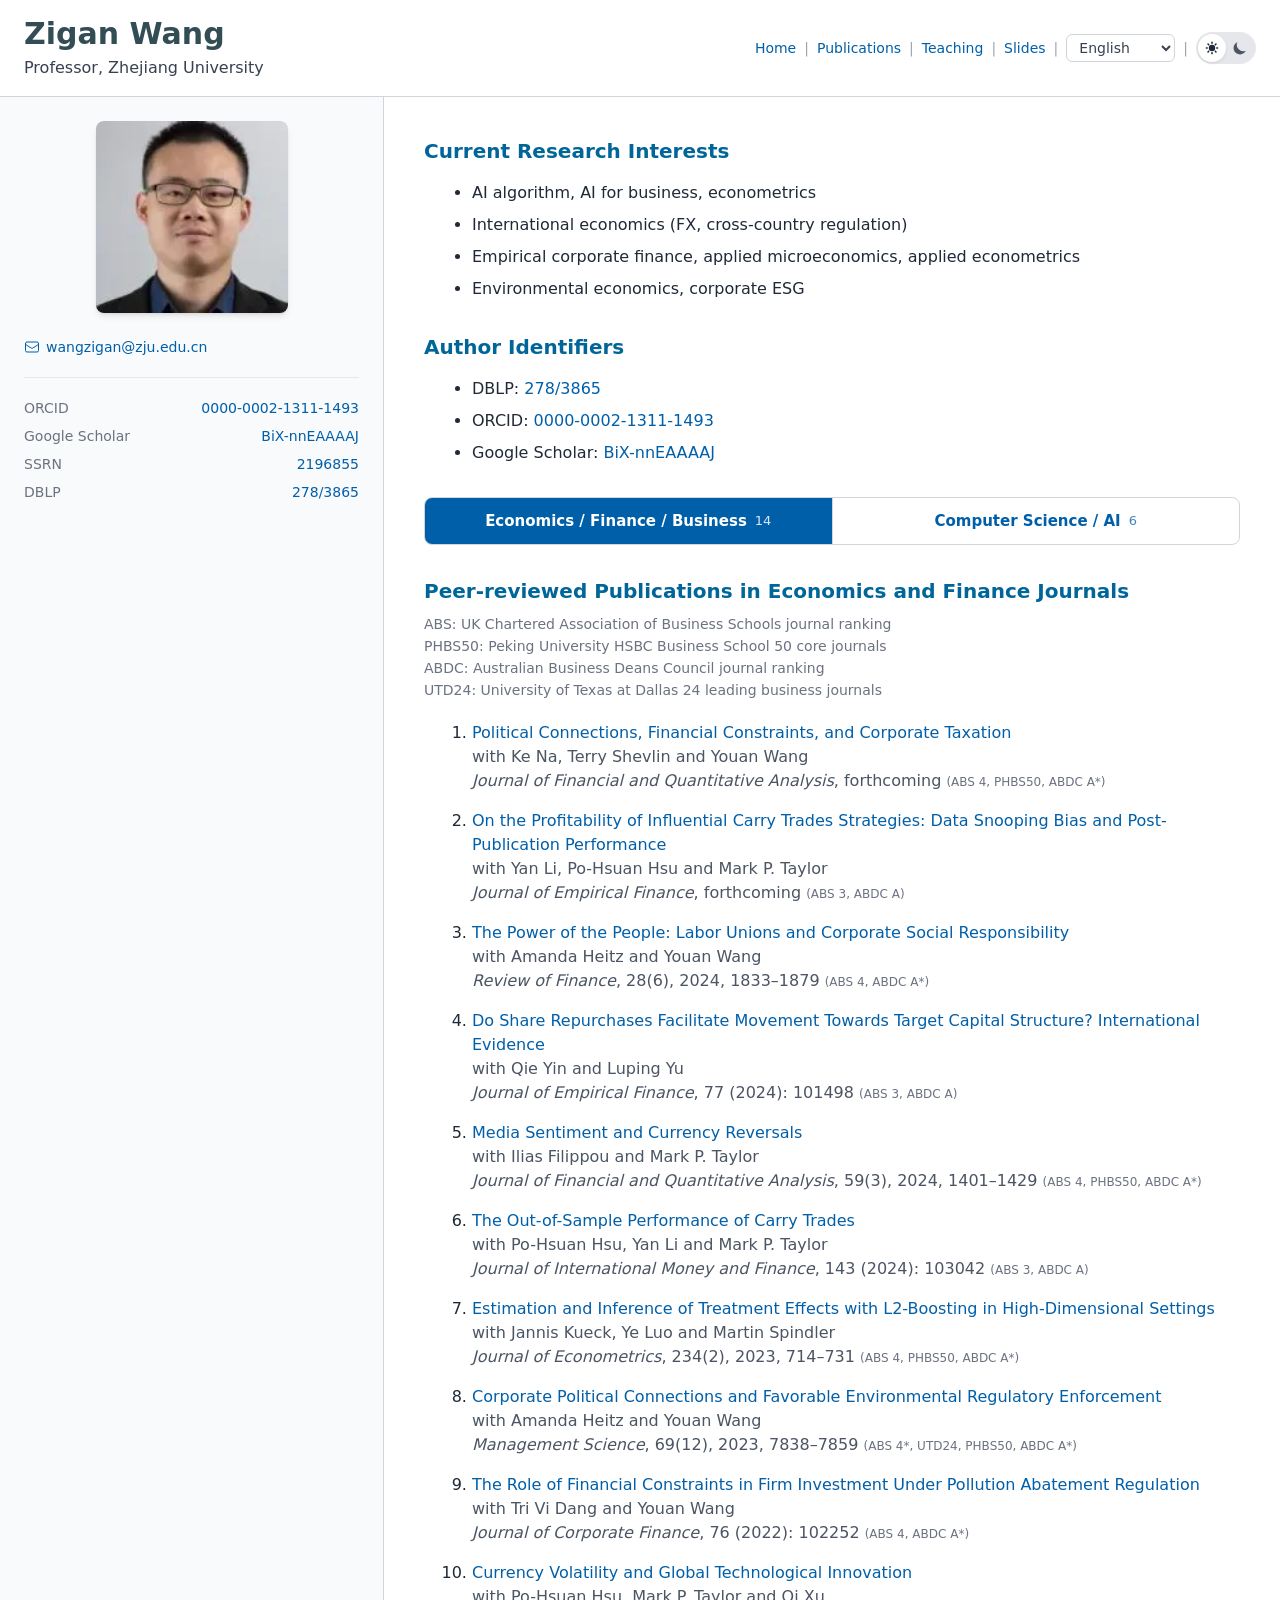
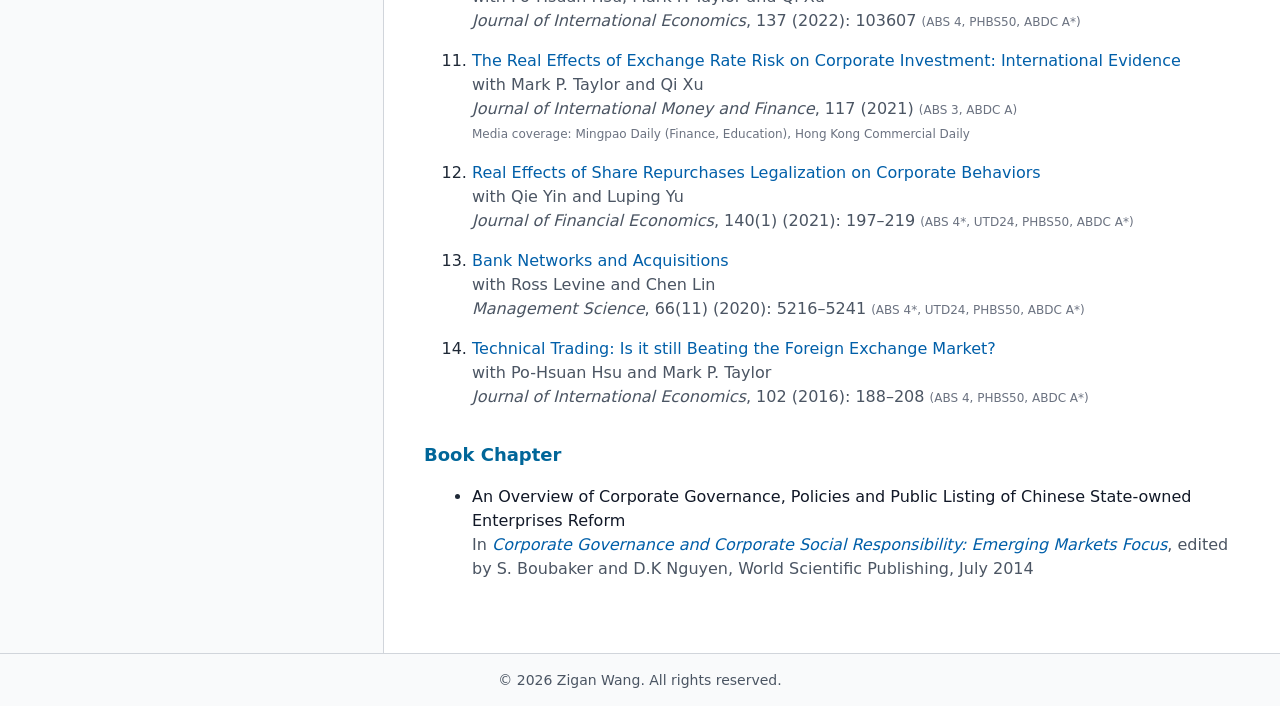
==== pub.html @ 23ab38aa "Tidy homepage layout; remove GitHub icon, research interests and Team page - Header: drop the GitHub" ====
<!doctype html>
<html lang="en-US">
<head>
  <meta charset="UTF-8" />
  <meta name="viewport" content="width=device-width, initial-scale=1.0" />
  <meta http-equiv="X-UA-Compatible" content="IE=edge" />
  <meta name="author" content="Zigan Wang" />
  <meta name="description" content="Academic publications by Zigan Wang in Economics, Finance, and Computer Science. Research on environmental economics, corporate finance, international economics, and machine learning applications." />
  <meta name="keywords" content="Zigan Wang publications, economics research, finance papers, machine learning, environmental economics, corporate finance, academic publications" />
  <meta name="robots" content="index, follow" />
  <meta name="language" content="en-US" />

  <link rel="canonical" href="https://wangzigan.com/pub.html" />
  <link rel="alternate" hreflang="en-US" href="https://wangzigan.com/pub.html" />
  <link rel="alternate" hreflang="zh-CN" href="https://wangzigan.com/pub.html" />
  <link rel="alternate" hreflang="zh-TW" href="https://wangzigan.com/pub.html" />
  <link rel="alternate" hreflang="ja-JP" href="https://wangzigan.com/pub.html" />
  <link rel="alternate" hreflang="ko-KR" href="https://wangzigan.com/pub.html" />
  <link rel="alternate" hreflang="x-default" href="https://wangzigan.com/pub.html" />

  <meta property="og:type" content="website" />
  <meta property="og:url" content="https://wangzigan.com/pub.html" />
  <meta property="og:title" content="Publications - Zigan Wang | Academic Research" />
  <meta property="og:description" content="Academic publications in Economics, Finance, and Computer Science. Research on environmental economics, corporate finance, and machine learning applications." />
  <meta property="og:image" content="https://wangzigan.com/assets/avatar.webp" />
  <meta property="og:site_name" content="Zigan Wang Academic Homepage" />

  <meta property="twitter:card" content="summary" />
  <meta property="twitter:url" content="https://wangzigan.com/pub.html" />
  <meta property="twitter:title" content="Publications - Zigan Wang | Academic Research" />
  <meta property="twitter:description" content="Academic publications in Economics, Finance, and Computer Science by Zigan Wang." />
  <meta property="twitter:image" content="https://wangzigan.com/assets/avatar.webp" />

  <title>Publications - Zigan Wang | Economics &amp; Finance Research Papers</title>

  <link rel="dns-prefetch" href="https://papers.ssrn.com" />
  <link rel="dns-prefetch" href="https://dx.doi.org" />
  <link rel="dns-prefetch" href="https://www.cambridge.org" />
  <link rel="dns-prefetch" href="https://www.sciencedirect.com" />
  <link rel="dns-prefetch" href="https://pubsonline.informs.org" />

  <link rel="icon" type="image/svg+xml" href="assets/favicon.svg" />

  <script type="application/ld+json">
  {
    "@context": "https://schema.org",
    "@type": "CollectionPage",
    "name": "Academic Publications by Zigan Wang",
    "description": "Collection of academic publications in Economics, Finance, and Computer Science",
    "url": "https://wangzigan.com/pub.html",
    "author": {
      "@type": "Person",
      "name": "Zigan Wang",
      "url": "https://wangzigan.com"
    },
    "mainEntity": {
      "@type": "ItemList",
      "itemListElement": [
        {
          "@type": "ScholarlyArticle",
          "position": 1,
          "name": "The Power of the People: Labor Unions and Corporate Social Responsibility",
          "author": ["Zigan Wang", "Amanda Heitz", "Youan Wang"],
          "datePublished": "2024",
          "isPartOf": { "@type": "Periodical", "name": "Review of Finance" }
        },
        {
          "@type": "ScholarlyArticle",
          "position": 2,
          "name": "Media Sentiment and Currency Reversals",
          "author": ["Zigan Wang", "Ilias Filippou", "Mark P. Taylor"],
          "datePublished": "2024",
          "isPartOf": { "@type": "Periodical", "name": "Journal of Financial and Quantitative Analysis" }
        },
        {
          "@type": "ScholarlyArticle",
          "position": 3,
          "name": "Corporate Political Connections and Favorable Environmental Regulatory Enforcement",
          "author": ["Zigan Wang", "Amanda Heitz", "Youan Wang"],
          "datePublished": "2023",
          "isPartOf": { "@type": "Periodical", "name": "Management Science" }
        }
      ]
    }
  }
  </script>

  <link rel="stylesheet" href="assets/styles.css?v=20260914b">
</head>

<body class="bg-gray-50 dark:bg-gray-900 text-gray-800 dark:text-gray-200 transition-colors duration-200 antialiased">
  <div class="max-w-7xl mx-auto bg-white dark:bg-gray-800 shadow-sm min-h-screen flex flex-col">
    <div id="header"></div>

    <div class="flex flex-col md:flex-row flex-grow">
      <div id="sidebar"></div>

      <main class="flex-1 min-w-0 p-6 md:p-8 lg:p-10 bg-white dark:bg-gray-800">

        <section class="mb-8">
          <h2 class="text-xl font-bold text-section dark:text-blue-400 mb-4" data-i18n="sections.current_interests">Current Research Interests</h2>
          <ul class="list-disc ml-6 space-y-2">
            <li>AI algorithm, AI for business, econometrics</li>
            <li>International economics (FX, cross-country regulation)</li>
            <li>Empirical corporate finance, applied microeconomics, applied econometrics</li>
            <li>Environmental economics, corporate ESG</li>
          </ul>
        </section>

        <section class="mb-8">
          <h2 class="text-xl font-bold text-section dark:text-blue-400 mb-4" data-i18n="sections.author_identifiers">Author Identifiers</h2>
          <ul class="list-disc ml-6 space-y-2">
            <li>DBLP: <a href="https://dblp.org/pid/278/3865.html" target="_blank" rel="noopener" class="text-primary dark:text-blue-400 hover:underline">278/3865</a></li>
            <li>ORCID: <a href="https://orcid.org/0000-0002-1311-1493" target="_blank" rel="noopener" class="text-primary dark:text-blue-400 hover:underline">0000-0002-1311-1493</a></li>
            <li>Google Scholar: <a href="https://scholar.google.com/citations?user=BiX-nnEAAAAJ" target="_blank" rel="noopener" class="text-primary dark:text-blue-400 hover:underline">BiX-nnEAAAAJ</a></li>
          </ul>
        </section>

        <!-- Field switch -->
        <div class="pub-switch" role="tablist" aria-label="Publication field">
          <button type="button" class="pub-switch-btn" role="tab" id="tab-econ" data-tab="econ" aria-controls="panel-econ" aria-selected="true">
            <span class="pub-switch-label" data-i18n="sections.pub_tab_econ">Economics / Finance / Business</span>
            <span class="pub-switch-count" aria-label="14 publications">14</span>
          </button>
          <button type="button" class="pub-switch-btn" role="tab" id="tab-cs" data-tab="cs" aria-controls="panel-cs" aria-selected="false" tabindex="-1">
            <span class="pub-switch-label" data-i18n="sections.pub_tab_cs">Computer Science / AI</span>
            <span class="pub-switch-count" aria-label="6 publications">6</span>
          </button>
        </div>

        <!-- ================= Economics / Finance / Business ================= -->
        <section class="pub-panel mb-8" role="tabpanel" id="panel-econ" aria-labelledby="tab-econ">
          <h2 class="text-xl font-bold text-section dark:text-blue-400 mb-2" data-i18n="sections.pub_econ">Peer-reviewed Publications in Economics and Finance Journals</h2>
          <ul class="pub-legend">
            <li>ABS: UK Chartered Association of Business Schools journal ranking</li>
            <li>PHBS50: Peking University HSBC Business School 50 core journals</li>
            <li>ABDC: Australian Business Deans Council journal ranking</li>
            <li>UTD24: University of Texas at Dallas 24 leading business journals</li>
          </ul>

          <ol class="pub-list list-decimal ml-6 space-y-4">
            <li>
              <a class="pub-title" href="https://papers.ssrn.com/sol3/papers.cfm?abstract_id=3893274" target="_blank" rel="noopener">Political Connections, Financial Constraints, and Corporate Taxation</a><br>
              <span class="text-gray-600 dark:text-gray-400">with Ke Na, Terry Shevlin and Youan Wang</span><br>
              <span class="text-gray-600 dark:text-gray-400"><em>Journal of Financial and Quantitative Analysis</em>, forthcoming</span>
              <span class="rank-note">(ABS 4, PHBS50, ABDC A*)</span>
            </li>
            <li>
              <a class="pub-title" href="https://www.sciencedirect.com/science/article/pii/S0927539825000623" target="_blank" rel="noopener">On the Profitability of Influential Carry Trades Strategies: Data Snooping Bias and Post-Publication Performance</a><br>
              <span class="text-gray-600 dark:text-gray-400">with Yan Li, Po-Hsuan Hsu and Mark P. Taylor</span><br>
              <span class="text-gray-600 dark:text-gray-400"><em>Journal of Empirical Finance</em>, forthcoming</span>
              <span class="rank-note">(ABS 3, ABDC A)</span>
            </li>
            <li>
              <a class="pub-title" href="https://academic.oup.com/rof/article-abstract/28/6/1833/7717974" target="_blank" rel="noopener">The Power of the People: Labor Unions and Corporate Social Responsibility</a><br>
              <span class="text-gray-600 dark:text-gray-400">with Amanda Heitz and Youan Wang</span><br>
              <span class="text-gray-600 dark:text-gray-400"><em>Review of Finance</em>, 28(6), 2024, 1833–1879</span>
              <span class="rank-note">(ABS 4, ABDC A*)</span>
            </li>
            <li>
              <a class="pub-title" href="https://www.sciencedirect.com/science/article/pii/S0927539824000331" target="_blank" rel="noopener">Do Share Repurchases Facilitate Movement Towards Target Capital Structure? International Evidence</a><br>
              <span class="text-gray-600 dark:text-gray-400">with Qie Yin and Luping Yu</span><br>
              <span class="text-gray-600 dark:text-gray-400"><em>Journal of Empirical Finance</em>, 77 (2024): 101498</span>
              <span class="rank-note">(ABS 3, ABDC A)</span>
            </li>
            <li>
              <a class="pub-title" href="https://www.cambridge.org/core/journals/journal-of-financial-and-quantitative-analysis/article/media-sentiment-and-currency-reversals/84CEB4F2EEE1521C3C694F547AC35A0B" target="_blank" rel="noopener">Media Sentiment and Currency Reversals</a><br>
              <span class="text-gray-600 dark:text-gray-400">with Ilias Filippou and Mark P. Taylor</span><br>
              <span class="text-gray-600 dark:text-gray-400"><em>Journal of Financial and Quantitative Analysis</em>, 59(3), 2024, 1401–1429</span>
              <span class="rank-note">(ABS 4, PHBS50, ABDC A*)</span>
            </li>
            <li>
              <a class="pub-title" href="https://www.sciencedirect.com/science/article/pii/S0261560624000299" target="_blank" rel="noopener">The Out-of-Sample Performance of Carry Trades</a><br>
              <span class="text-gray-600 dark:text-gray-400">with Po-Hsuan Hsu, Yan Li and Mark P. Taylor</span><br>
              <span class="text-gray-600 dark:text-gray-400"><em>Journal of International Money and Finance</em>, 143 (2024): 103042</span>
              <span class="rank-note">(ABS 3, ABDC A)</span>
            </li>
            <li>
              <a class="pub-title" href="https://www.sciencedirect.com/science/article/pii/S0304407622000471" target="_blank" rel="noopener">Estimation and Inference of Treatment Effects with L2-Boosting in High-Dimensional Settings</a><br>
              <span class="text-gray-600 dark:text-gray-400">with Jannis Kueck, Ye Luo and Martin Spindler</span><br>
              <span class="text-gray-600 dark:text-gray-400"><em>Journal of Econometrics</em>, 234(2), 2023, 714–731</span>
              <span class="rank-note">(ABS 4, PHBS50, ABDC A*)</span>
            </li>
            <li>
              <a class="pub-title" href="https://pubsonline.informs.org/doi/abs/10.1287/mnsc.2020.3931" target="_blank" rel="noopener">Corporate Political Connections and Favorable Environmental Regulatory Enforcement</a><br>
              <span class="text-gray-600 dark:text-gray-400">with Amanda Heitz and Youan Wang</span><br>
              <span class="text-gray-600 dark:text-gray-400"><em>Management Science</em>, 69(12), 2023, 7838–7859</span>
              <span class="rank-note">(ABS 4*, UTD24, PHBS50, ABDC A*)</span>
            </li>
            <li>
              <a class="pub-title" href="https://www.sciencedirect.com/science/article/pii/S0929119922000955" target="_blank" rel="noopener">The Role of Financial Constraints in Firm Investment Under Pollution Abatement Regulation</a><br>
              <span class="text-gray-600 dark:text-gray-400">with Tri Vi Dang and Youan Wang</span><br>
              <span class="text-gray-600 dark:text-gray-400"><em>Journal of Corporate Finance</em>, 76 (2022): 102252</span>
              <span class="rank-note">(ABS 4, ABDC A*)</span>
            </li>
            <li>
              <a class="pub-title" href="https://www.sciencedirect.com/science/article/pii/S0022199622000393" target="_blank" rel="noopener">Currency Volatility and Global Technological Innovation</a><br>
              <span class="text-gray-600 dark:text-gray-400">with Po-Hsuan Hsu, Mark P. Taylor and Qi Xu</span><br>
              <span class="text-gray-600 dark:text-gray-400"><em>Journal of International Economics</em>, 137 (2022): 103607</span>
              <span class="rank-note">(ABS 4, PHBS50, ABDC A*)</span>
            </li>
            <li>
              <a class="pub-title" href="https://www.sciencedirect.com/science/article/pii/S0261560621000838" target="_blank" rel="noopener">The Real Effects of Exchange Rate Risk on Corporate Investment: International Evidence</a><br>
              <span class="text-gray-600 dark:text-gray-400">with Mark P. Taylor and Qi Xu</span><br>
              <span class="text-gray-600 dark:text-gray-400"><em>Journal of International Money and Finance</em>, 117 (2021)</span>
              <span class="rank-note">(ABS 3, ABDC A)</span><br>
              <span class="rank-note">Media coverage: Mingpao Daily (Finance, Education), Hong Kong Commercial Daily</span>
            </li>
            <li>
              <a class="pub-title" href="https://www.sciencedirect.com/science/article/pii/S0304405X2030283X" target="_blank" rel="noopener">Real Effects of Share Repurchases Legalization on Corporate Behaviors</a><br>
              <span class="text-gray-600 dark:text-gray-400">with Qie Yin and Luping Yu</span><br>
              <span class="text-gray-600 dark:text-gray-400"><em>Journal of Financial Economics</em>, 140(1) (2021): 197–219</span>
              <span class="rank-note">(ABS 4*, UTD24, PHBS50, ABDC A*)</span>
            </li>
            <li>
              <a class="pub-title" href="https://pubsonline.informs.org/doi/abs/10.1287/mnsc.2019.3428" target="_blank" rel="noopener">Bank Networks and Acquisitions</a><br>
              <span class="text-gray-600 dark:text-gray-400">with Ross Levine and Chen Lin</span><br>
              <span class="text-gray-600 dark:text-gray-400"><em>Management Science</em>, 66(11) (2020): 5216–5241</span>
              <span class="rank-note">(ABS 4*, UTD24, PHBS50, ABDC A*)</span>
            </li>
            <li>
              <a class="pub-title" href="https://www.sciencedirect.com/science/article/pii/S0022199616300472" target="_blank" rel="noopener">Technical Trading: Is it still Beating the Foreign Exchange Market?</a><br>
              <span class="text-gray-600 dark:text-gray-400">with Po-Hsuan Hsu and Mark P. Taylor</span><br>
              <span class="text-gray-600 dark:text-gray-400"><em>Journal of International Economics</em>, 102 (2016): 188–208</span>
              <span class="rank-note">(ABS 4, PHBS50, ABDC A*)</span>
            </li>
          </ol>

          <h3 class="pub-subheading" data-i18n="sections.book">Book Chapter</h3>
          <ul class="list-disc ml-6">
            <li>
              <span class="pub-title-plain">An Overview of Corporate Governance, Policies and Public Listing of Chinese State-owned Enterprises Reform</span><br>
              <span class="text-gray-600 dark:text-gray-400">In <a href="https://books.google.com/books?hl=zh-CN&amp;lr=&amp;id=5qK6CgAAQBAJ&amp;oi=fnd&amp;pg=PR5&amp;dq=Corporate+Governance+and+Corporate+Social+Responsibility:+Emerging+Markets+Focus&amp;ots=09POFNr84k&amp;sig=HbCINjv-RoSweZUVtbRkUwNxxZQ" target="_blank" rel="noopener" class="text-primary dark:text-blue-400 hover:underline"><em>Corporate Governance and Corporate Social Responsibility: Emerging Markets Focus</em></a>, edited by S. Boubaker and D.K Nguyen, World Scientific Publishing, July 2014</span>
            </li>
          </ul>
        </section>

        <!-- ================= Computer Science / AI ================= -->
        <section class="pub-panel mb-8" role="tabpanel" id="panel-cs" aria-labelledby="tab-cs" hidden>
          <h2 class="text-xl font-bold text-section dark:text-blue-400 mb-2" data-i18n="sections.pub_cs">Peer-reviewed Publications in Computer Science Conferences</h2>
          <ul class="pub-legend">
            <li>CCF: China Computer Federation</li>
            <li>I-CORE: International Computing Research &amp; Education</li>
            <li>TH-CPL: Tsinghua Conference &amp; Journal Publication List</li>
            <li>* Corresponding author and project leader</li>
          </ul>

          <ol class="pub-list list-decimal ml-6 space-y-4">
            <li>
              <a class="pub-title" href="https://icml.cc/virtual/2026/poster/64591" target="_blank" rel="noopener">VideoTrace-R1: Long Video-based Retrieval-Augmented Generation via Reinforcement Learning</a><br>
              <span class="pub-authors text-gray-600 dark:text-gray-400">Zongsheng Cao, Anran Liu, Jun Xie, Feng Chen, Lang Chen, Jing Li, Zhepeng Wang, <strong>Zigan Wang</strong>*</span><br>
              <span class="text-gray-600 dark:text-gray-400"><em>ICML 2026</em></span>
              <span class="rank-note">(CCF-A, I-CORE-A*, TH-CPL-A)</span>
            </li>
            <li>
              <span class="pub-title-plain">Spectral Modeling of Periodic Phenomena in Scientific Data via Fourier–Galerkin Representation</span><br>
              <span class="pub-authors text-gray-600 dark:text-gray-400">Isabella Li, <strong>Zigan Wang</strong>*</span><br>
              <span class="text-gray-600 dark:text-gray-400"><em>WSDM 2026</em></span>
              <span class="rank-note">(CCF-B, I-CORE-A, TH-CPL-A)</span>
            </li>
            <li>
              <a class="pub-title" href="https://arxiv.org/abs/2511.00628" target="_blank" rel="noopener">AgentGit: A Version Control Framework for Reliable and Scalable LLM-Powered Multi-Agent Systems</a><br>
              <span class="pub-authors text-gray-600 dark:text-gray-400">Yang Li, Siqi Ping, Xiyu Chen, Xiaojian Qi, <strong>Zigan Wang</strong>, Ye Luo, Xiaowei Zhang*</span><br>
              <span class="text-gray-600 dark:text-gray-400"><em>AAAI 2026</em> Workshop (WMAC)</span>
              <span class="rank-note">(CCF-A, I-CORE-A*, TH-CPL-A)</span>
            </li>
            <li>
              <a class="pub-title" href="https://openreview.net/forum?id=qUjePavW48&amp;noteId=u4lKbPPTfh" target="_blank" rel="noopener">ViG-RAG: Video-aware Graph Retrieval-Augmented Generation via Temporal and Semantic Hybrid Reasoning</a><br>
              <span class="pub-authors text-gray-600 dark:text-gray-400">Zongsheng Cao, Anran Liu, Yangfan He, Jing Li, Bo Zhang, <strong>Zigan Wang</strong>*</span><br>
              <span class="text-gray-600 dark:text-gray-400"><em>AAAI 2026</em></span>
              <span class="rank-note">(CCF-A, I-CORE-A*, TH-CPL-A)</span>
            </li>
            <li>
              <a class="pub-title" href="https://openaccess.thecvf.com/content/CVPR2024W/SAIAD/html/Li_AdvDenoise_Fast_Generation_Framework_of_Universal_and_Robust_Adversarial_Patches_CVPRW_2024_paper.html" target="_blank" rel="noopener">AdvDenoise: Fast Generation Framework of Universal and Robust Adversarial Patches Using Denoise</a><br>
              <span class="pub-authors text-gray-600 dark:text-gray-400">Jing Li, <strong>Zigan Wang</strong>, Jinliang Li*</span><br>
              <span class="text-gray-600 dark:text-gray-400"><em>CVPR 2024</em> Workshop</span>
              <span class="rank-note">(CCF-A, I-CORE-A*, TH-CPL-A)</span>
            </li>
            <li>
              <a class="pub-title" href="https://doi.org/10.1145/3637528.3671997" target="_blank" rel="noopener">DiffusionE: Reasoning on Knowledge Graphs via Diffusion-Based Graph Neural Networks</a><br>
              <span class="pub-authors text-gray-600 dark:text-gray-400">Zongsheng Cao, Jing Li, <strong>Zigan Wang</strong>*, Jinliang Li*</span><br>
              <span class="text-gray-600 dark:text-gray-400"><em>KDD 2024</em></span>
              <span class="rank-note">(CCF-A, I-CORE-A*, TH-CPL-A)</span>
            </li>
          </ol>
        </section>

      </main>
    </div>

    <div id="footer"></div>
  </div>

  <div id="back-to-top"></div>
  <script src="main.js?v=20260914b"></script>
  <script>
    // Publications field switch: two buttons, deep-linkable via #econ / #cs
    (function () {
      var tabs = Array.prototype.slice.call(document.querySelectorAll('.pub-switch-btn'));
      if (!tabs.length) return;
      function panelOf(tab) { return document.getElementById(tab.getAttribute('aria-controls')); }

      function select(key, moveFocus, writeHash) {
        tabs.forEach(function (tab) {
          var on = tab.getAttribute('data-tab') === key;
          tab.setAttribute('aria-selected', on ? 'true' : 'false');
          tab.tabIndex = on ? 0 : -1;
          panelOf(tab).hidden = !on;
          if (on && moveFocus) tab.focus();
        });
        if (writeHash && window.history && history.replaceState) history.replaceState(null, '', '#' + key);
      }

      tabs.forEach(function (tab, i) {
        var count = panelOf(tab).querySelectorAll('.pub-list > li').length;
        var badge = tab.querySelector('.pub-switch-count');
        if (badge && count) badge.textContent = count;

        tab.addEventListener('click', function () { select(tab.getAttribute('data-tab'), false, true); });
        tab.addEventListener('keydown', function (e) {
          var step;
          if (e.key === 'ArrowRight' || e.key === 'ArrowDown') step = 1;
          else if (e.key === 'ArrowLeft' || e.key === 'ArrowUp') step = -1;
          else if (e.key === 'Home') step = -i;
          else if (e.key === 'End') step = tabs.length - 1 - i;
          else return;
          e.preventDefault();
          if (document.documentElement.dir === 'rtl' && (e.key === 'ArrowRight' || e.key === 'ArrowLeft')) step = -step;
          var next = tabs[(i + step + tabs.length) % tabs.length];
          select(next.getAttribute('data-tab'), true, true);
        });
      });

      function fromHash() {
        var key = location.hash.replace('#', '');
        var known = tabs.some(function (t) { return t.getAttribute('data-tab') === key; });
        select(known ? key : tabs[0].getAttribute('data-tab'), false, false);
      }
      window.addEventListener('hashchange', fromHash);
      fromHash();
      // Enable button transitions only after the initial state is painted
      requestAnimationFrame(function () { requestAnimationFrame(function () { document.querySelector('.pub-switch').classList.add('is-ready'); }); });
    })();
  </script>
</body>
</html>
---- assets/styles.css ----
/* =========================================================================
   Hand-written stylesheet (replaces Tailwind CDN).
   Only rules used by this site are included; see CLAUDE.md for rationale.
   ========================================================================= */

:root {
  --color-primary: #005fa9;
  --color-primary-dark: #334d55;
  --color-section: #006699;

  --color-white: #ffffff;
  --color-gray-50: #f9fafb;
  --color-gray-100: #f3f4f6;
  --color-gray-200: #e5e7eb;
  --color-gray-300: #d1d5db;
  --color-gray-400: #9ca3af;
  --color-gray-500: #6b7280;
  --color-gray-600: #4b5563;
  --color-gray-700: #374151;
  --color-gray-800: #1f2937;
  --color-gray-900: #111827;

  --color-blue-400: #60a5fa;
  --color-blue-500: #3b82f6;
  --color-blue-600: #2563eb;
  --color-blue-700: #1d4ed8;

  --color-red-50: #fef2f2;
  --color-red-100: #fee2e2;
  --color-red-400: #f87171;
  --color-red-600: #dc2626;
  --color-red-800: #991b1b;
  --color-red-900: #7f1d1d;
}

/* ---------- Reset ---------- */
*, *::before, *::after { box-sizing: border-box; }
html, body { margin: 0; padding: 0; }
body {
  font-family: ui-sans-serif, system-ui, -apple-system, BlinkMacSystemFont,
    "Segoe UI", Roboto, "Helvetica Neue", Arial, "Noto Sans", sans-serif;
  font-size: 1rem;
  line-height: 1.5;
  -webkit-font-smoothing: antialiased;
  -moz-osx-font-smoothing: grayscale;
}
h1, h2, h3, h4, h5, h6, p, ul, ol, figure { margin: 0; }
ul, ol { padding-left: 0; list-style: none; }
a { color: inherit; text-decoration: none; }
button { font: inherit; color: inherit; background: none; border: 0; cursor: pointer; padding: 0; }
img, svg { display: block; max-width: 100%; }
select {
  font: inherit; color: inherit; background: var(--color-white);
  border: 1px solid var(--color-gray-300); border-radius: 0.375rem;
  padding: 0.25rem 0.5rem;
}

.antialiased { -webkit-font-smoothing: antialiased; -moz-osx-font-smoothing: grayscale; }

/* ---------- Layout ---------- */
.flex { display: flex; }
.inline-flex { display: inline-flex; }
.block { display: block; }
.hidden { display: none; }
.grid { display: grid; }
.flex-col { flex-direction: column; }
.flex-wrap { flex-wrap: wrap; }
.flex-1 { flex: 1 1 0%; }
.flex-grow { flex-grow: 1; }
.items-center { align-items: center; }
.justify-between { justify-content: space-between; }
.justify-center { justify-content: center; }
.gap-1 { gap: 0.25rem; }
.gap-2 { gap: 0.5rem; }
.gap-4 { gap: 1rem; }
.relative { position: relative; }
.absolute { position: absolute; }
.fixed { position: fixed; }
.top-1\.5 { top: 0.375rem; }
.bottom-8 { bottom: 2rem; }
.right-8 { right: 2rem; }
.-left-\[9px\] { left: -9px; }
.z-50 { z-index: 50; }
.mx-auto { margin-left: auto; margin-right: auto; }
.mt-auto { margin-top: auto; }

.max-w-4xl { max-width: 56rem; }
.max-w-7xl { max-width: 80rem; }
.min-h-screen { min-height: 100vh; }
.min-w-0 { min-width: 0; }
.w-3 { width: 0.75rem; }
.w-4 { width: 1rem; }
.w-5 { width: 1.25rem; }
.w-8 { width: 2rem; }
.w-48 { width: 12rem; }
.w-full { width: 100%; }
.h-3 { height: 0.75rem; }
.h-4 { height: 1rem; }
.h-5 { height: 1.25rem; }
.h-8 { height: 2rem; }
.h-48 { height: 12rem; }

/* ---------- Spacing ---------- */
.p-0\.5 { padding: 0.125rem; }
.p-1\.5 { padding: 0.375rem; }
.p-3 { padding: 0.75rem; }
.p-4 { padding: 1rem; }
.p-6 { padding: 1.5rem; }
.px-2 { padding-left: 0.5rem; padding-right: 0.5rem; }
.px-3 { padding-left: 0.75rem; padding-right: 0.75rem; }
.px-6 { padding-left: 1.5rem; padding-right: 1.5rem; }
.py-1 { padding-top: 0.25rem; padding-bottom: 0.25rem; }
.py-1\.5 { padding-top: 0.375rem; padding-bottom: 0.375rem; }
.py-4 { padding-top: 1rem; padding-bottom: 1rem; }
.py-8 { padding-top: 2rem; padding-bottom: 2rem; }
.py-12 { padding-top: 3rem; padding-bottom: 3rem; }
.pb-4 { padding-bottom: 1rem; }
.pl-5 { padding-left: 1.25rem; }
.pl-6 { padding-left: 1.5rem; }
.pl-8 { padding-left: 2rem; }

.mb-1 { margin-bottom: 0.25rem; }
.mb-2 { margin-bottom: 0.5rem; }
.mb-3 { margin-bottom: 0.75rem; }
.mb-4 { margin-bottom: 1rem; }
.mb-6 { margin-bottom: 1.5rem; }
.mb-8 { margin-bottom: 2rem; }
.mb-10 { margin-bottom: 2.5rem; }
.mt-1 { margin-top: 0.25rem; }
.mt-2 { margin-top: 0.5rem; }
.mt-4 { margin-top: 1rem; }
.mt-6 { margin-top: 1.5rem; }
.mr-1\.5 { margin-right: 0.375rem; }
.ml-3 { margin-left: 0.75rem; }
.ml-6 { margin-left: 1.5rem; }

.space-y-1 > * + * { margin-top: 0.25rem; }
.space-y-2 > * + * { margin-top: 0.5rem; }
.space-y-3 > * + * { margin-top: 0.75rem; }
.space-y-4 > * + * { margin-top: 1rem; }
.space-y-8 > * + * { margin-top: 2rem; }
.space-y-10 > * + * { margin-top: 2.5rem; }

/* ---------- Typography ---------- */
.text-xs   { font-size: 0.75rem;  line-height: 1rem; }
.text-sm   { font-size: 0.875rem; line-height: 1.25rem; }
.text-base { font-size: 1rem;     line-height: 1.5rem; }
.text-lg   { font-size: 1.125rem; line-height: 1.75rem; }
.text-xl   { font-size: 1.25rem;  line-height: 1.75rem; }
.text-2xl  { font-size: 1.5rem;   line-height: 2rem; }
.text-3xl  { font-size: 1.875rem; line-height: 2.25rem; }
.font-medium   { font-weight: 500; }
.font-semibold { font-weight: 600; }
.font-bold     { font-weight: 700; }
.leading-relaxed { line-height: 1.625; }
.text-center { text-align: center; }
.text-justify { text-align: justify; }
.truncate { overflow: hidden; text-overflow: ellipsis; white-space: nowrap; }
.hover\:underline:hover { text-decoration: underline; }

/* ---------- Colors: text ---------- */
.text-white { color: var(--color-white); }
.text-gray-400 { color: var(--color-gray-400); }
.text-gray-500 { color: var(--color-gray-500); }
.text-gray-600 { color: var(--color-gray-600); }
.text-gray-700 { color: var(--color-gray-700); }
.text-gray-800 { color: var(--color-gray-800); }
.text-gray-900 { color: var(--color-gray-900); }
.text-blue-600 { color: var(--color-blue-600); }
.text-red-600  { color: var(--color-red-600); }
.text-primary { color: var(--color-primary); }
.text-primary-dark { color: var(--color-primary-dark); }
.text-section { color: var(--color-section); }

/* ---------- Colors: background ---------- */
.bg-white    { background-color: var(--color-white); }
.bg-gray-50  { background-color: var(--color-gray-50); }
.bg-gray-200 { background-color: var(--color-gray-200); }
.bg-primary  { background-color: var(--color-primary); }
.bg-red-50   { background-color: var(--color-red-50); }
.bg-primary\/10 { background-color: rgb(0 95 169 / 0.1); }

/* ---------- Colors: border ---------- */
.border-white     { border-color: var(--color-white); }
.border-gray-100  { border-color: var(--color-gray-100); }
.border-gray-200  { border-color: var(--color-gray-200); }
.border-gray-300  { border-color: var(--color-gray-300); }
.border-red-100   { border-color: var(--color-red-100); }

/* ---------- Borders / radius / shadow ---------- */
/* .border / .border-b / .border-t / .border-l-2 set only width+style.
   Color comes from the companion .border-gray-* / .dark:border-* classes. */
.border   { border-width: 1px; border-style: solid; }
.border-2 { border-width: 2px; border-style: solid; }
.border-b { border-bottom-width: 1px; border-bottom-style: solid; }
.border-t { border-top-width: 1px; border-top-style: solid; }
.border-l-2 { border-left-width: 2px; border-left-style: solid; }
.border-dashed { border-style: dashed; }

.rounded-full { border-radius: 9999px; }
.rounded-md   { border-radius: 0.375rem; }
.rounded-lg   { border-radius: 0.5rem; }

.shadow-sm { box-shadow: 0 1px 2px 0 rgb(0 0 0 / 0.05); }
.shadow-md { box-shadow: 0 4px 6px -1px rgb(0 0 0 / 0.1), 0 2px 4px -2px rgb(0 0 0 / 0.1); }
.shadow-lg { box-shadow: 0 10px 15px -3px rgb(0 0 0 / 0.1), 0 4px 6px -4px rgb(0 0 0 / 0.1); }

/* ---------- Effects ---------- */
.opacity-25 { opacity: 0.25; }
.opacity-75 { opacity: 0.75; }
.object-cover { object-fit: cover; }
.transition-colors { transition-property: color, background-color, border-color, fill, stroke; transition-duration: 150ms; transition-timing-function: cubic-bezier(0.4,0,0.2,1); }
.transition-all    { transition-property: all; transition-duration: 150ms; transition-timing-function: cubic-bezier(0.4,0,0.2,1); }
.duration-200 { transition-duration: 200ms; }
.duration-300 { transition-duration: 300ms; }

.hover\:scale-105:hover { transform: scale(1.05); }
.hover\:scale-110:hover { transform: scale(1.10); }
.hover\:shadow-sm:hover { box-shadow: 0 1px 2px 0 rgb(0 0 0 / 0.05); }
.hover\:shadow-lg:hover { box-shadow: 0 10px 15px -3px rgb(0 0 0 / 0.1), 0 4px 6px -4px rgb(0 0 0 / 0.1); }
.hover\:bg-primary-dark:hover { background-color: var(--color-primary-dark); }
.hover\:bg-primary\/20:hover  { background-color: rgb(0 95 169 / 0.2); }
.hover\:bg-red-100:hover      { background-color: var(--color-red-100); }
.hover\:border-primary:hover  { border-color: var(--color-primary); }
.hover\:text-gray-900:hover   { color: var(--color-gray-900); }

.focus\:outline-none:focus   { outline: 2px solid transparent; outline-offset: 2px; }
.focus\:ring-2:focus         { box-shadow: 0 0 0 2px var(--color-primary); }
.focus\:ring-primary:focus   { box-shadow: 0 0 0 2px var(--color-primary); }
.focus\:border-transparent:focus { border-color: transparent; }

/* ---------- Lists ---------- */
.list-disc    { list-style-type: disc; padding-left: 1.5rem; }
.list-decimal { list-style-type: decimal; padding-left: 1.5rem; }

/* ---------- Animations ---------- */
@keyframes spin { to { transform: rotate(360deg); } }
.animate-spin { animation: spin 1s linear infinite; }

/* ---------- Group hover ---------- */
.group:hover .group-hover\:text-primary { color: var(--color-primary); }

/* =========================================================================
   Responsive: md (>=768px), lg (>=1024px)
   ========================================================================= */
@media (min-width: 768px) {
  .md\:flex-row { flex-direction: row; }
  .md\:items-center { align-items: center; }
  .md\:justify-between { justify-content: space-between; }
  .md\:p-8 { padding: 2rem; }
  .md\:pl-10 { padding-left: 2.5rem; }
  .md\:ml-4 { margin-left: 1rem; }
  .md\:w-80 { width: 20rem; }
  .md\:border-r { border-right-width: 1px; border-right-style: solid; }
}
@media (min-width: 1024px) {
  .lg\:p-10 { padding: 2.5rem; }
  .lg\:w-96 { width: 24rem; }
}

/* =========================================================================
   Dark mode (activated when [data-theme="dark"] is set on <html>)
   ========================================================================= */
[data-theme="dark"] { color-scheme: dark; }

[data-theme="dark"] .dark\:bg-gray-600 { background-color: var(--color-gray-600); }
[data-theme="dark"] .dark\:bg-gray-700 { background-color: var(--color-gray-700); }
[data-theme="dark"] .dark\:bg-gray-800 { background-color: var(--color-gray-800); }
[data-theme="dark"] .dark\:bg-gray-900 { background-color: var(--color-gray-900); }
[data-theme="dark"] .dark\:bg-blue-400\/10 { background-color: rgb(96 165 250 / 0.1); }
[data-theme="dark"] .dark\:bg-blue-500     { background-color: var(--color-blue-500); }
[data-theme="dark"] .dark\:bg-blue-600     { background-color: var(--color-blue-600); }
[data-theme="dark"] .dark\:bg-red-400\/10  { background-color: rgb(248 113 113 / 0.1); }
[data-theme="dark"] .dark\:bg-red-900\/20  { background-color: rgb(127 29 29 / 0.2); }

[data-theme="dark"] .dark\:border-gray-600 { border-color: var(--color-gray-600); }
[data-theme="dark"] .dark\:border-gray-700 { border-color: var(--color-gray-700); }
[data-theme="dark"] .dark\:border-gray-800 { border-color: var(--color-gray-800); }
[data-theme="dark"] .dark\:border-red-800  { border-color: var(--color-red-800); }

[data-theme="dark"] .dark\:text-blue-400 { color: var(--color-blue-400); }
[data-theme="dark"] .dark\:text-gray-100 { color: var(--color-gray-100); }
[data-theme="dark"] .dark\:text-gray-200 { color: var(--color-gray-200); }
[data-theme="dark"] .dark\:text-gray-300 { color: var(--color-gray-300); }
[data-theme="dark"] .dark\:text-gray-400 { color: var(--color-gray-400); }
[data-theme="dark"] .dark\:text-red-400  { color: var(--color-red-400); }

[data-theme="dark"] .dark\:focus\:ring-blue-400:focus { box-shadow: 0 0 0 2px var(--color-blue-400); }

[data-theme="dark"] .dark\:hover\:bg-blue-400\/20:hover { background-color: rgb(96 165 250 / 0.2); }
[data-theme="dark"] .dark\:hover\:bg-blue-700:hover     { background-color: var(--color-blue-700); }
[data-theme="dark"] .dark\:hover\:bg-red-400\/20:hover  { background-color: rgb(248 113 113 / 0.2); }
[data-theme="dark"] .dark\:hover\:border-blue-400:hover { border-color: var(--color-blue-400); }
[data-theme="dark"] .dark\:hover\:text-gray-100:hover   { color: var(--color-gray-100); }
[data-theme="dark"] .dark\:hover\:text-gray-200:hover   { color: var(--color-gray-200); }

[data-theme="dark"] .group:hover .dark\:group-hover\:text-blue-400 { color: var(--color-blue-400); }

/* =========================================================================
   Component classes (previously defined via Tailwind @apply on pub.html)
   ========================================================================= */
.section-gap { margin-bottom: 2.5rem; }
.section-title {
  font-size: 1.25rem; line-height: 1.75rem; font-weight: 700;
  color: var(--color-section); margin-bottom: 0.5rem;
}
[data-theme="dark"] .section-title { color: var(--color-blue-400); }
.section-subtitle {
  font-size: 0.875rem; line-height: 1.25rem;
  color: var(--color-gray-600); margin-bottom: 1rem;
}
[data-theme="dark"] .section-subtitle { color: var(--color-gray-400); }

.meta-list {
  font-size: 0.75rem; line-height: 1rem;
  color: var(--color-gray-500);
}
.meta-list > * + * { margin-top: 0.25rem; }
[data-theme="dark"] .meta-list { color: var(--color-gray-400); }

.pub-ol { list-style-type: decimal; padding-left: 1.5rem; }
.pub-ol > * + * { margin-top: 1rem; }
.pub-li { font-size: 0.875rem; line-height: 1.625; }
.pub-link {
  color: var(--color-primary); font-weight: 600;
}
.pub-link:hover { text-decoration: underline; }
[data-theme="dark"] .pub-link { color: var(--color-blue-400); }

.rank-note { font-size: 0.75rem; line-height: 1rem; color: var(--color-gray-500); }
[data-theme="dark"] .rank-note { color: var(--color-gray-400); }

/* =========================================================================
   Theme toggle (preserved from original)
   ========================================================================= */
.theme-toggle button.active {
  background-color: var(--color-white);
  color: var(--color-gray-800);
  box-shadow: 0 1px 3px 0 rgba(0, 0, 0, 0.1);
}
[data-theme="dark"] .theme-toggle button.active {
  background-color: var(--color-gray-800);
  color: var(--color-white);
  box-shadow: 0 1px 3px 0 rgba(0, 0, 0, 0.3);
}

/* ---------- RTL ---------- */
[dir="rtl"] {
  font-family: 'Arial Unicode MS', 'Tahoma', -apple-system, BlinkMacSystemFont, 'Segoe UI', sans-serif;
}

/* ---------- Scrollbar (used on slides page) ---------- */
::-webkit-scrollbar { width: 8px; height: 8px; }
::-webkit-scrollbar-track { background: transparent; }
::-webkit-scrollbar-thumb { background: #cbd5e1; border-radius: 4px; }
::-webkit-scrollbar-thumb:hover { background: #94a3b8; }
[data-theme="dark"] ::-webkit-scrollbar-thumb { background: #475569; }

/* ---------- Print ---------- */
@media print {
  nav button,
  nav select,
  #backToTop,
  footer { display: none !important; }
}

/* =========================================================================
   Publications page (pub.html): field switch and entries.
   Typography follows the homepage sections.
   ========================================================================= */
.pub-switch {
  display: flex; gap: 0; margin: 0.5rem 0 2rem;
  border: 1px solid var(--color-gray-300); border-radius: 0.5rem; overflow: hidden;
  background: var(--color-white);
}
.pub-switch-btn {
  flex: 1 1 0; min-width: 0; display: inline-flex; align-items: center; justify-content: center; gap: 0.5rem;
  padding: 0.75rem 1rem; color: var(--color-primary);
  font-size: 0.9375rem; line-height: 1.375rem; font-weight: 600; text-align: center;
  transition: background-color 150ms, color 150ms;
}
.pub-switch:not(.is-ready) .pub-switch-btn { transition: none; }
.pub-switch-btn + .pub-switch-btn { border-inline-start: 1px solid var(--color-gray-300); }
.pub-switch-btn:hover { background: rgb(0 95 169 / 0.06); }
.pub-switch-btn:focus-visible { outline: 2px solid var(--color-primary); outline-offset: -3px; }
.pub-switch-btn[aria-selected="true"] { background: var(--color-primary); color: var(--color-white); }
.pub-switch-btn[aria-selected="true"]:hover { background: var(--color-primary); }
.pub-switch-count { font-weight: 500; font-size: 0.8125rem; opacity: 0.75; font-variant-numeric: tabular-nums; }
.pub-switch-btn[aria-selected="true"] .pub-switch-count { opacity: 0.85; }
@media (max-width: 480px) {
  .pub-switch { flex-direction: column; }
  .pub-switch-btn + .pub-switch-btn { border-inline-start: 0; border-top: 1px solid var(--color-gray-300); }
}
[data-theme="dark"] .pub-switch { border-color: var(--color-gray-600); background: var(--color-gray-800); }
[data-theme="dark"] .pub-switch-btn { color: var(--color-blue-400); }
[data-theme="dark"] .pub-switch-btn + .pub-switch-btn { border-color: var(--color-gray-600); }
[data-theme="dark"] .pub-switch-btn:hover { background: rgb(96 165 250 / 0.1); }
[data-theme="dark"] .pub-switch-btn:focus-visible { outline-color: var(--color-blue-400); }
[data-theme="dark"] .pub-switch-btn[aria-selected="true"],
[data-theme="dark"] .pub-switch-btn[aria-selected="true"]:hover { background: var(--color-blue-600); color: var(--color-white); }

.pub-panel[hidden] { display: none; }
.pub-legend { margin: 0 0 1.25rem; font-size: 0.875rem; line-height: 1.375rem; color: var(--color-gray-500); }
[data-theme="dark"] .pub-legend { color: var(--color-gray-400); }
.pub-title { color: var(--color-primary); font-weight: 500; }
.pub-title:hover { text-decoration: underline; }
[data-theme="dark"] .pub-title { color: var(--color-blue-400); }
.pub-title-plain { font-weight: 500; color: var(--color-gray-900); }
[data-theme="dark"] .pub-title-plain { color: var(--color-gray-100); }
.pub-authors strong { font-weight: 600; color: var(--color-gray-800); }
[data-theme="dark"] .pub-authors strong { color: var(--color-gray-100); }
.pub-subheading { margin: 2rem 0 1rem; font-size: 1.125rem; line-height: 1.75rem; font-weight: 700; color: var(--color-section); }
[data-theme="dark"] .pub-subheading { color: var(--color-blue-400); }

/* =========================================================================
   Sidebar: full height, sticky contents, profile links
   ========================================================================= */
#sidebar { display: flex; }
.site-sidebar { flex: 1 1 auto; }
@media (min-width: 768px) { .sidebar-sticky { position: sticky; top: 1.5rem; } }
.sidebar-links {
  margin-top: 1.25rem; padding-top: 1.25rem; border-top: 1px solid var(--color-gray-200);
  font-size: 0.875rem; line-height: 1.25rem;
}
.sidebar-links li { display: flex; justify-content: space-between; gap: 0.75rem; }
.sidebar-links li + li { margin-top: 0.5rem; }
.sidebar-links-label { color: var(--color-gray-500); }
.sidebar-links a { color: var(--color-primary); }
.sidebar-links a:hover { text-decoration: underline; }
[data-theme="dark"] .sidebar-links { border-top-color: var(--color-gray-700); }
[data-theme="dark"] .sidebar-links-label { color: var(--color-gray-400); }
[data-theme="dark"] .sidebar-links a { color: var(--color-blue-400); }

/* =========================================================================
   Homepage sections and employment layout (year column, then details)
   ========================================================================= */
.home-main { max-width: 56rem; }
.home-section { padding-bottom: 2rem; margin-bottom: 2rem; border-bottom: 1px solid var(--color-gray-200); }
.home-main > :last-child, .home-grid > .home-section { border-bottom: 0; margin-bottom: 0; padding-bottom: 0; }
.home-grid { display: grid; gap: 2rem; padding-bottom: 2rem; margin-bottom: 2rem; border-bottom: 1px solid var(--color-gray-200); }
@media (min-width: 1024px) { .home-grid { grid-template-columns: 1fr 1fr; } }
[data-theme="dark"] .home-section, [data-theme="dark"] .home-grid { border-bottom-color: var(--color-gray-700); }

.emp-list > li + li { margin-top: 1.25rem; }
.emp-org { font-weight: 600; color: var(--color-gray-900); margin-bottom: 0.25rem; }
.emp-row { display: grid; grid-template-columns: 6.5rem 1fr; column-gap: 1rem; }
.emp-row + .emp-row { margin-top: 0.5rem; }
.emp-years { color: var(--color-gray-500); font-variant-numeric: tabular-nums; white-space: nowrap; }
.emp-role { color: var(--color-gray-800); }
.emp-unit { color: var(--color-gray-600); }
@media (max-width: 480px) { .emp-row { grid-template-columns: 1fr; } .emp-years { font-size: 0.8125rem; } }
[data-theme="dark"] .emp-org { color: var(--color-gray-100); }
[data-theme="dark"] .emp-years { color: var(--color-gray-400); }
[data-theme="dark"] .emp-role { color: var(--color-gray-200); }
[data-theme="dark"] .emp-unit { color: var(--color-gray-400); }
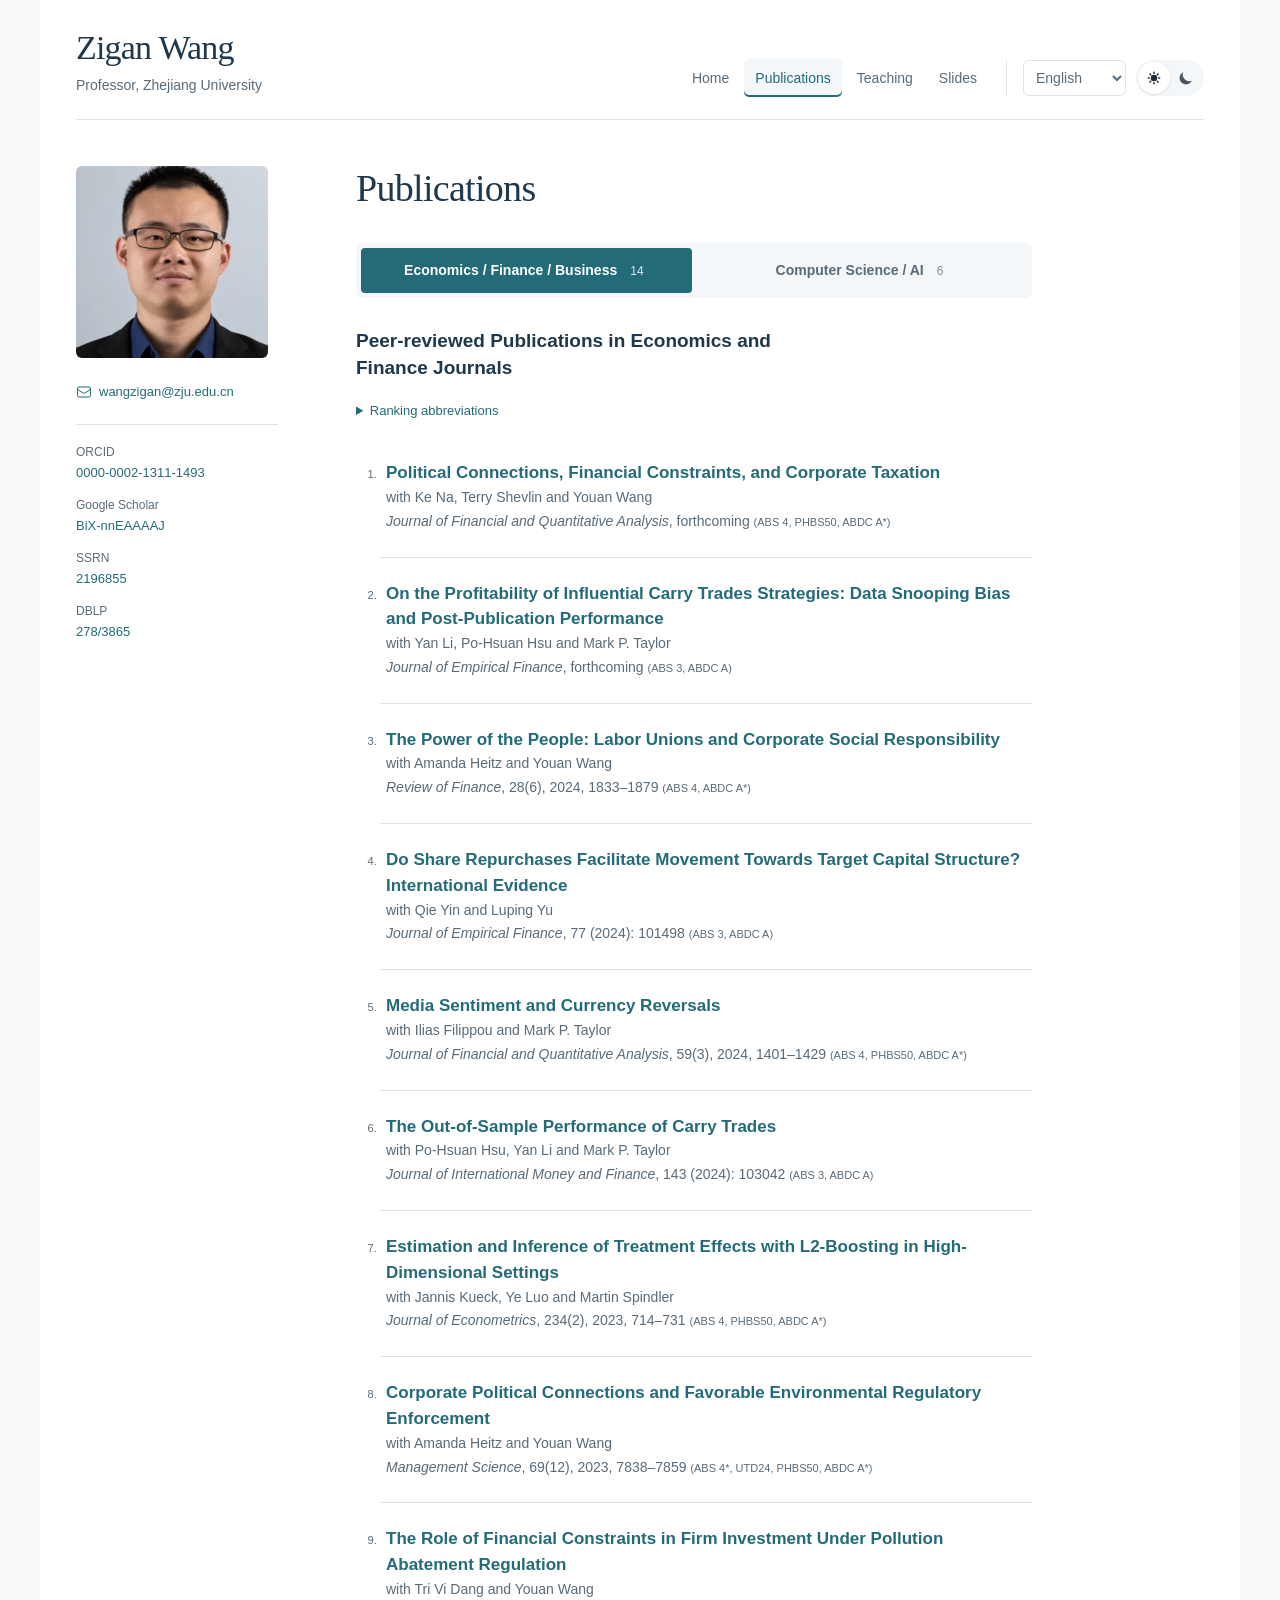
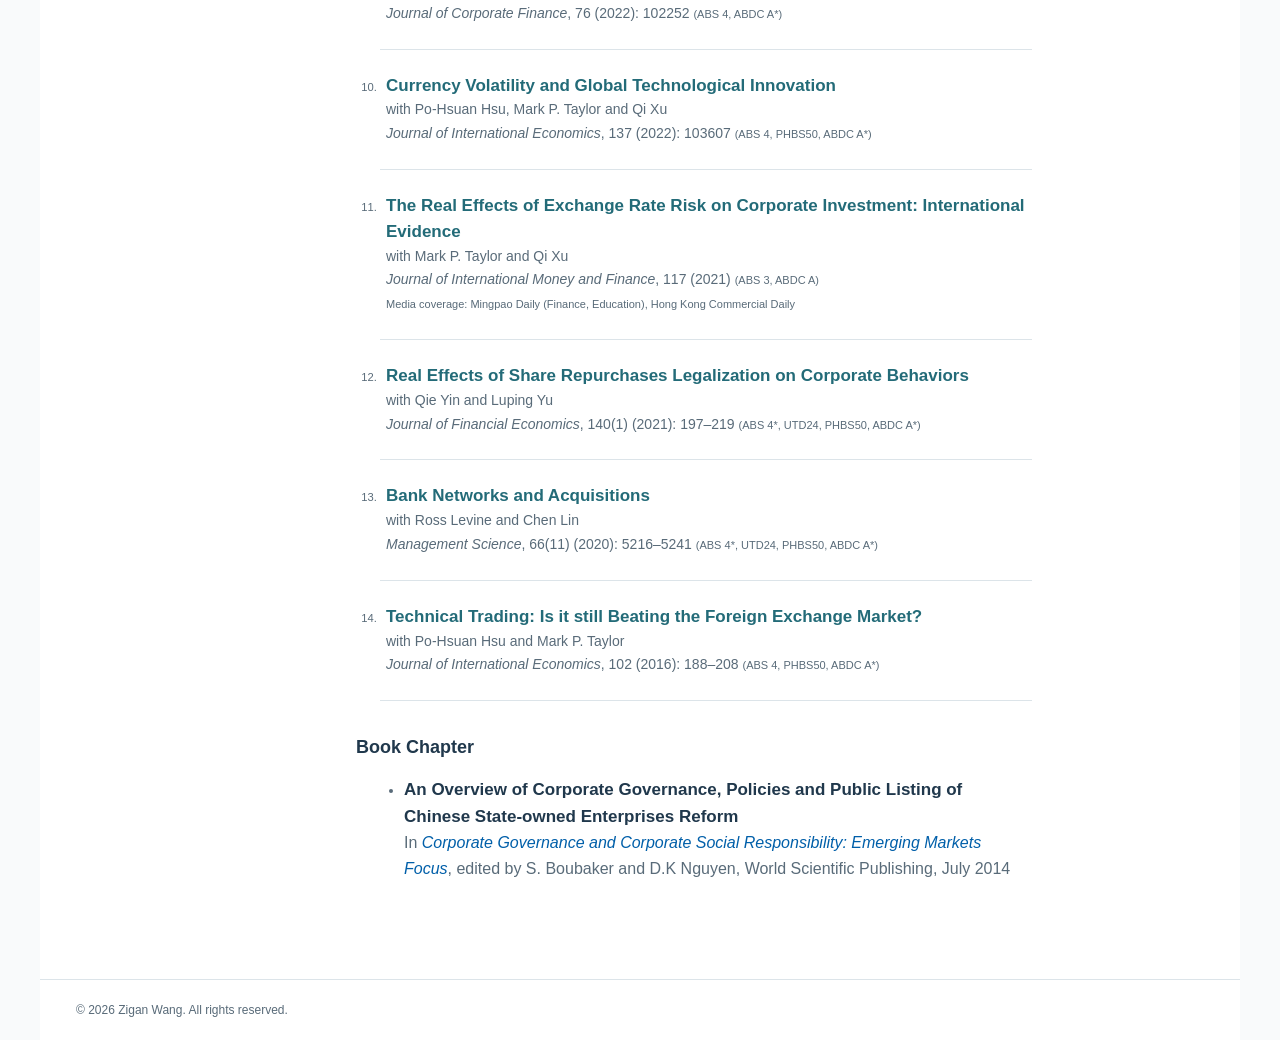
==== commit 652251d6: "Refine academic page layouts and restore profile portraits Use a compact responsive profile sidebar," ====
--- a/pub.html
+++ b/pub.html
@@ -22,14 +22,14 @@
   <meta property="og:url" content="https://wangzigan.com/pub.html" />
   <meta property="og:title" content="Publications - Zigan Wang | Academic Research" />
   <meta property="og:description" content="Academic publications in Economics, Finance, and Computer Science. Research on environmental economics, corporate finance, and machine learning applications." />
-  <meta property="og:image" content="https://wangzigan.com/assets/avatar.webp" />
+  <meta property="og:image" content="https://wangzigan.com/assets/avatar-restored.webp" />
   <meta property="og:site_name" content="Zigan Wang Academic Homepage" />
 
   <meta property="twitter:card" content="summary" />
   <meta property="twitter:url" content="https://wangzigan.com/pub.html" />
   <meta property="twitter:title" content="Publications - Zigan Wang | Academic Research" />
   <meta property="twitter:description" content="Academic publications in Economics, Finance, and Computer Science by Zigan Wang." />
-  <meta property="twitter:image" content="https://wangzigan.com/assets/avatar.webp" />
+  <meta property="twitter:image" content="https://wangzigan.com/assets/avatar-restored.webp" />
 
   <title>Publications - Zigan Wang | Economics &amp; Finance Research Papers</title>
 
@@ -85,36 +85,20 @@
   }
   </script>
 
-  <link rel="stylesheet" href="assets/styles.css?v=20260914b">
+  <link rel="stylesheet" href="assets/styles.css?v=20260914c">
+    <link rel="stylesheet" href="assets/design.css?v=20260914c">
 </head>
 
 <body class="bg-gray-50 dark:bg-gray-900 text-gray-800 dark:text-gray-200 transition-colors duration-200 antialiased">
-  <div class="max-w-7xl mx-auto bg-white dark:bg-gray-800 shadow-sm min-h-screen flex flex-col">
+  <div class="site-shell">
     <div id="header"></div>
 
-    <div class="flex flex-col md:flex-row flex-grow">
+    <div class="site-layout">
       <div id="sidebar"></div>
 
-      <main class="flex-1 min-w-0 p-6 md:p-8 lg:p-10 bg-white dark:bg-gray-800">
-
-        <section class="mb-8">
-          <h2 class="text-xl font-bold text-section dark:text-blue-400 mb-4" data-i18n="sections.current_interests">Current Research Interests</h2>
-          <ul class="list-disc ml-6 space-y-2">
-            <li>AI algorithm, AI for business, econometrics</li>
-            <li>International economics (FX, cross-country regulation)</li>
-            <li>Empirical corporate finance, applied microeconomics, applied econometrics</li>
-            <li>Environmental economics, corporate ESG</li>
-          </ul>
-        </section>
-
-        <section class="mb-8">
-          <h2 class="text-xl font-bold text-section dark:text-blue-400 mb-4" data-i18n="sections.author_identifiers">Author Identifiers</h2>
-          <ul class="list-disc ml-6 space-y-2">
-            <li>DBLP: <a href="https://dblp.org/pid/278/3865.html" target="_blank" rel="noopener" class="text-primary dark:text-blue-400 hover:underline">278/3865</a></li>
-            <li>ORCID: <a href="https://orcid.org/0000-0002-1311-1493" target="_blank" rel="noopener" class="text-primary dark:text-blue-400 hover:underline">0000-0002-1311-1493</a></li>
-            <li>Google Scholar: <a href="https://scholar.google.com/citations?user=BiX-nnEAAAAJ" target="_blank" rel="noopener" class="text-primary dark:text-blue-400 hover:underline">BiX-nnEAAAAJ</a></li>
-          </ul>
-        </section>
+      <main id="main-content" class="site-main" tabindex="-1">
+
+        <div class="page-heading"><h1 class="page-title" data-i18n="nav.publications">Publications</h1></div>
 
         <!-- Field switch -->
         <div class="pub-switch" role="tablist" aria-label="Publication field">
@@ -131,12 +115,14 @@
         <!-- ================= Economics / Finance / Business ================= -->
         <section class="pub-panel mb-8" role="tabpanel" id="panel-econ" aria-labelledby="tab-econ">
           <h2 class="text-xl font-bold text-section dark:text-blue-400 mb-2" data-i18n="sections.pub_econ">Peer-reviewed Publications in Economics and Finance Journals</h2>
-          <ul class="pub-legend">
+          <details class="publication-notes"><summary data-i18n="layout.rankings">Ranking abbreviations</summary>
+<ul class="pub-legend">
             <li>ABS: UK Chartered Association of Business Schools journal ranking</li>
             <li>PHBS50: Peking University HSBC Business School 50 core journals</li>
             <li>ABDC: Australian Business Deans Council journal ranking</li>
             <li>UTD24: University of Texas at Dallas 24 leading business journals</li>
           </ul>
+</details>
 
           <ol class="pub-list list-decimal ml-6 space-y-4">
             <li>
@@ -238,12 +224,14 @@
         <!-- ================= Computer Science / AI ================= -->
         <section class="pub-panel mb-8" role="tabpanel" id="panel-cs" aria-labelledby="tab-cs" hidden>
           <h2 class="text-xl font-bold text-section dark:text-blue-400 mb-2" data-i18n="sections.pub_cs">Peer-reviewed Publications in Computer Science Conferences</h2>
-          <ul class="pub-legend">
+          <details class="publication-notes"><summary data-i18n="layout.rankings">Ranking abbreviations</summary>
+<ul class="pub-legend">
             <li>CCF: China Computer Federation</li>
             <li>I-CORE: International Computing Research &amp; Education</li>
             <li>TH-CPL: Tsinghua Conference &amp; Journal Publication List</li>
             <li>* Corresponding author and project leader</li>
           </ul>
+</details>
 
           <ol class="pub-list list-decimal ml-6 space-y-4">
             <li>
@@ -292,7 +280,7 @@
   </div>
 
   <div id="back-to-top"></div>
-  <script src="main.js?v=20260914b"></script>
+  <script src="main.js?v=20260914c"></script>
   <script>
     // Publications field switch: two buttons, deep-linkable via #econ / #cs
     (function () {
@@ -314,7 +302,7 @@
       tabs.forEach(function (tab, i) {
         var count = panelOf(tab).querySelectorAll('.pub-list > li').length;
         var badge = tab.querySelector('.pub-switch-count');
-        if (badge && count) badge.textContent = count;
+        if (badge && count) { badge.textContent = count; badge.removeAttribute('aria-label'); }
 
         tab.addEventListener('click', function () { select(tab.getAttribute('data-tab'), false, true); });
         tab.addEventListener('keydown', function (e) {
--- a/assets/design.css
+++ b/assets/design.css
@@ -0,0 +1,177 @@
+/* Shared academic layout. Component selectors keep the utility sheet reusable. */
+:root {
+  --page: #f3f6f8;
+  --surface: #ffffff;
+  --subtle: #f4f7f9;
+  --ink: #20384c;
+  --muted: #596b79;
+  --accent: #236b78;
+  --line: #dce4e9;
+}
+[data-theme="dark"] {
+  --page: #17212c;
+  --surface: #202d3a;
+  --subtle: #243342;
+  --ink: #e4edf4;
+  --muted: #afbfcc;
+  --accent: #8ed0d9;
+  --line: #3a4a59;
+}
+html { scroll-padding-top: 1.5rem; }
+body { background: var(--page); color: var(--ink); font-family: "Segoe UI", "Helvetica Neue", Arial, sans-serif; line-height: 1.65; }
+body .site-shell { max-width: 1200px; margin-inline: auto; background: var(--surface); min-height: 100vh; display: flex; flex-direction: column; }
+.site-layout { display: grid; grid-template-columns: 264px minmax(0, 1fr); flex: 1; }
+.site-shell .site-main { min-width: 0; max-width: none; padding: 46px 52px 64px; background: var(--surface); color: var(--ink); }
+.site-main > * { max-width: 76ch; }
+.site-main p, .site-main li { overflow-wrap: break-word; }
+.site-shell .site-header { padding: 28px 36px 0; border: 0; background: var(--surface); }
+.site-header > div { align-items: flex-end; gap: 24px; padding-bottom: 22px; border-bottom: 1px solid var(--line); }
+.site-header .site-name { font-family: Georgia, "Times New Roman", serif; font-size: 34px; line-height: 1.2; font-weight: 400; letter-spacing: -.8px; color: var(--ink); margin-bottom: 5px; }
+.site-name a:hover { text-decoration: none; color: var(--accent); }
+.site-header p { color: var(--muted); font-size: 14px; }
+.site-header nav { gap: 4px; }
+.site-header nav > a { color: var(--muted); padding: 9px 11px; border-radius: 5px; font-size: 14px; text-decoration: none; }
+.site-header nav > a:hover { color: var(--accent); background: var(--subtle); }
+.site-header nav > a[aria-current="page"] { color: var(--accent); background: var(--subtle); box-shadow: inset 0 -2px var(--accent); }
+.site-header nav > span { display: none; }
+.site-preferences { display: flex; align-items: center; gap: 10px; margin-inline-start: 14px; padding-inline-start: 16px; border-inline-start: 1px solid var(--line); }
+.site-preferences select { max-width: 124px; min-height: 36px; color: var(--muted); background: var(--surface); border-color: var(--line); }
+.site-preferences .theme-toggle { background: var(--subtle); }
+.site-preferences > span { display: none; }
+.theme-toggle button { min-width: 32px; min-height: 32px; display: grid; place-items: center; }
+.site-shell #sidebar { min-width: 0; display: block; }
+.site-shell .site-sidebar { width: auto; height: 100%; padding: 46px 26px 40px 36px; border: 0; background: var(--surface); }
+.sidebar-sticky { position: sticky; top: 28px; }
+.site-sidebar .avatar-image { width: 192px; height: 192px; margin: 0 0 24px; border-radius: 6px; box-shadow: none; transform: none; object-fit: cover; }
+.profile-photo { display: block; max-width: 192px; border-radius: 6px; cursor: pointer; }
+.profile-photo .avatar-image { margin-bottom: 0; }
+.profile-photo { margin-bottom: 24px; }
+.contact-email { gap: 7px; font-size: 13px; line-height: 1.55; color: var(--accent); }
+.contact-email svg { flex-shrink: 0; margin: 0; }
+.contact-email-text { overflow-wrap: anywhere; }
+.site-sidebar .sidebar-links { border-color: var(--line); margin-top: 22px; padding-top: 17px; }
+.sidebar-links li { display: block; }
+.sidebar-links li + li { margin-top: 12px; }
+.sidebar-links-label { display: block; color: var(--muted); font-size: 12px; }
+.site-sidebar .sidebar-links a { display: inline-block; color: var(--accent); font-size: 13px; overflow-wrap: anywhere; }
+.page-heading { margin-bottom: 32px; }
+.site-main .page-title { font-family: Georgia, "Times New Roman", serif; font-size: 38px; font-weight: 400; line-height: 1.2; letter-spacing: -.7px; color: var(--ink); margin: 0; }
+.page-heading p { margin-top: 12px; color: var(--muted); max-width: 60ch; font-size: 15px; }
+.section-nav { display: flex; flex-wrap: wrap; gap: 6px 20px; padding: 17px 0 23px; margin-top: 12px; border-bottom: 1px solid var(--line); }
+.section-nav a { color: var(--accent); font-size: 13px; }
+.section-nav a:hover { text-decoration: underline; text-underline-offset: 4px; }
+.site-main h2:not(.page-title) { color: var(--ink); font-size: 21px; line-height: 1.4; font-weight: 600; margin-bottom: 20px; }
+.site-main .home-section { padding-bottom: 30px; margin-bottom: 30px; border-color: var(--line); }
+.home-main > :last-child { border: 0; padding-bottom: 0; margin-bottom: 0; }
+.site-main .home-grid { display: block; border-color: var(--line); padding-bottom: 30px; margin-bottom: 30px; }
+.home-grid .home-section { border: 0; padding: 0; margin: 0; }
+.home-grid .home-section + .home-section { margin-top: 30px; }
+.home-main .list-disc, .home-main .list-decimal { margin-inline: 0; padding-inline-start: 20px; }
+.home-main .list-disc > li + li, .home-main .list-decimal > li + li { margin-top: 12px; }
+.site-main li::marker { color: var(--muted); font-size: .8em; }
+.site-main .emp-list > li + li { margin-top: 24px; }
+.site-main .emp-org { color: var(--ink); font-size: 17px; margin-bottom: 7px; }
+.site-main .emp-row { grid-template-columns: 96px minmax(0,1fr); gap: 14px; }
+.site-main .emp-years { color: var(--muted); font-size: 14px; padding-top: 2px; }
+.site-main .emp-role { color: var(--ink); }
+.site-main .emp-unit { color: var(--muted); font-size: 14px; line-height: 1.65; }
+.site-main .text-gray-600, .site-main .text-gray-500 { color: var(--muted); }
+.site-main .pub-switch { background: var(--subtle); border: 0; border-radius: 7px; padding: 5px; gap: 5px; margin: 0 0 30px; }
+.site-main .pub-switch-btn { border: 0; border-radius: 4px; color: var(--muted); font-size: 14px; line-height: 1.5; padding: 12px 10px; }
+.site-main .pub-switch-btn:hover { background: var(--surface); }
+.site-main .pub-switch-btn[aria-selected="true"] { color: var(--surface); background: var(--accent); }
+.pub-switch-count { border-radius: 4px; padding: 0 5px; font-size: 12px; }
+.site-main .pub-panel > h2 { font-size: 19px; margin-bottom: 14px; max-width: 42ch; }
+.publication-notes { margin-bottom: 12px; color: var(--muted); font-size: 13px; }
+.publication-notes summary { display: list-item; cursor: pointer; width: fit-content; padding: 4px 0; color: var(--accent); }
+.publication-notes .pub-legend { padding: 12px 0 6px; margin: 0; font-size: 13px; line-height: 1.75; color: var(--muted); }
+.site-main .pub-list { margin: 0; padding-inline-start: 24px; }
+.site-main .pub-list > li { padding: 23px 0 23px 6px; margin: 0; border-bottom: 1px solid var(--line); font-size: 14px; line-height: 1.7; }
+[dir="rtl"] .site-main .pub-list > li { padding-left: 0; padding-right: 6px; }
+.site-main .pub-title, .site-main .pub-title-plain { color: var(--accent); font-size: 17px; font-weight: 600; line-height: 1.5; }
+.site-main .pub-title-plain { color: var(--ink); }
+.site-main .pub-authors { display: inline-block; margin-top: 6px; color: var(--muted); }
+.site-main .pub-authors strong { color: var(--ink); }
+.site-main .rank-note { color: var(--muted); font-size: 11px; line-height: 1.6; }
+.site-main .pub-subheading { margin: 32px 0 16px; color: var(--ink); }
+.teaching-group + .teaching-group { margin-top: 36px; }
+.teaching-group h2 { padding-bottom: 12px; border-bottom: 1px solid var(--line); }
+.course-list { list-style: none; padding: 0; margin: 0; }
+.course-list li + li { margin-top: 20px; }
+.course-title { display: block; font-size: 16px; font-weight: 600; color: var(--ink); line-height: 1.55; }
+.course-meta { display: block; margin-top: 4px; font-size: 14px; color: var(--muted); }
+.course-separator { display: none; }
+.site-shell .site-footer { background: var(--surface); border-color: var(--line); }
+.site-footer > div { color: var(--muted); font-size: 12px; text-align: start; padding: 20px 36px; }
+.slides-heading { border: 0; padding: 0; }
+.slides-timeline { margin-inline: 4px 0; border-color: var(--line); }
+.slides-timeline > div { padding-inline-start: 28px; }
+.slide-entry { padding: 24px; border-radius: 6px; border-color: var(--line); background: var(--subtle); box-shadow: none; }
+.slide-entry:hover { border-color: var(--accent); box-shadow: none; }
+.slide-entry h4 { font-size: 18px; line-height: 1.55; color: var(--ink); }
+.slide-entry .slide-date { color: var(--muted); font-size: 13px; margin-top: 10px; }
+.slide-entry .slide-format { display: inline-block; margin-inline-start: 12px; color: var(--accent); }
+.site-main a:hover { text-underline-offset: 3px; }
+a:focus-visible, button:focus-visible, select:focus-visible, summary:focus-visible { outline: 2px solid var(--accent); outline-offset: 4px; }
+.skip-link { position: absolute; top: -100px; inset-inline-start: 16px; background: var(--surface); color: var(--accent); padding: 10px 16px; z-index: 100; }
+.skip-link:focus { top: 12px; }
+@media (max-width: 1100px) {
+  .site-shell .site-header { padding-inline: 28px; }
+  .site-header > div { align-items: flex-start; flex-direction: column; gap: 15px; }
+  .site-header nav { width: 100%; }
+  .site-preferences { margin-inline-start: auto; }
+  .site-shell .site-main { padding: 36px 32px 52px; }
+  .site-layout { grid-template-columns: 236px minmax(0,1fr); }
+  .site-shell .site-sidebar { padding: 36px 22px 32px 28px; }
+  .site-sidebar .avatar-image { width: 180px; height: 180px; }
+}
+@media (max-width: 767px) {
+  .site-layout { display: block; }
+  .site-shell .site-header { padding: 24px 24px 0; }
+  .site-header .site-name { font-size: 31px; }
+  .site-header > div { gap: 16px; padding-bottom: 18px; }
+  .site-header nav { gap: 3px; }
+  .site-header nav > a { padding: 8px 9px; }
+  .site-preferences { padding-inline-start: 0; border: 0; margin-inline-start: 6px; }
+  .site-shell .site-sidebar { padding: 24px; background: var(--subtle); }
+  .sidebar-sticky { position: static; display: grid; grid-template-columns: 104px minmax(0,1fr); align-items: start; gap: 20px; }
+  .site-sidebar .avatar-image { width: 104px; height: 104px; }
+  .profile-photo { margin: 0; }
+  .site-sidebar .sidebar-links { display: grid; grid-template-columns: 1fr 1fr; gap: 6px 10px; margin-top: 12px; padding-top: 10px; }
+  .sidebar-links li + li { margin-top: 0; }
+  .sidebar-links-label { display: none; }
+  .site-sidebar .sidebar-links a { font-size: 12px; }
+  .sidebar-links a .profile-id { display: none; }
+  .sidebar-links a::before { content: attr(data-label); }
+  .contact-email { font-size: 12px; }
+  .contact-email svg { width: 14px; height: 14px; }
+  .site-shell .site-main { padding: 30px 24px 44px; }
+  .site-main .page-title { font-size: 33px; }
+  .page-heading { margin-bottom: 24px; }
+  .site-main h2:not(.page-title) { font-size: 20px; }
+  .site-main .pub-list > li { padding-top: 20px; padding-bottom: 20px; }
+  .site-main .pub-title, .site-main .pub-title-plain { font-size: 16px; }
+  .site-main .pub-switch { flex-direction: column; gap: 4px; }
+  .site-main .emp-row { grid-template-columns: 83px minmax(0,1fr); gap: 10px; }
+  .site-main .emp-years { font-size: 13px; }
+  .site-footer > div { padding-inline: 24px; }
+  .slide-entry { padding: 18px; }
+  .slide-entry h4 { font-size: 16px; }
+  #backToTop { right: 16px; bottom: 16px; }
+}
+@media (max-width: 380px) {
+  .site-preferences { margin: 8px 0 0; width: 100%; }
+  .sidebar-sticky { grid-template-columns: 80px minmax(0,1fr); gap: 14px; }
+  .site-sidebar .avatar-image { width: 80px; height: 80px; }
+}
+@media (prefers-reduced-motion: reduce) {
+  *, *::before, *::after { scroll-behavior: auto !important; animation: none !important; transition: none !important; }
+}
+@media print {
+  body, .site-shell { background: white !important; color: black !important; }
+  .site-layout { display: block; }
+  .site-shell .site-main { padding: 20px 0; }
+  #sidebar, .site-header nav, .section-nav, .pub-switch, .skip-link, .profile-photo { display: none !important; }
+  .pub-panel[hidden] { display: block !important; }
+  .site-main .pub-list > li, .course-list li { break-inside: avoid; }
+}
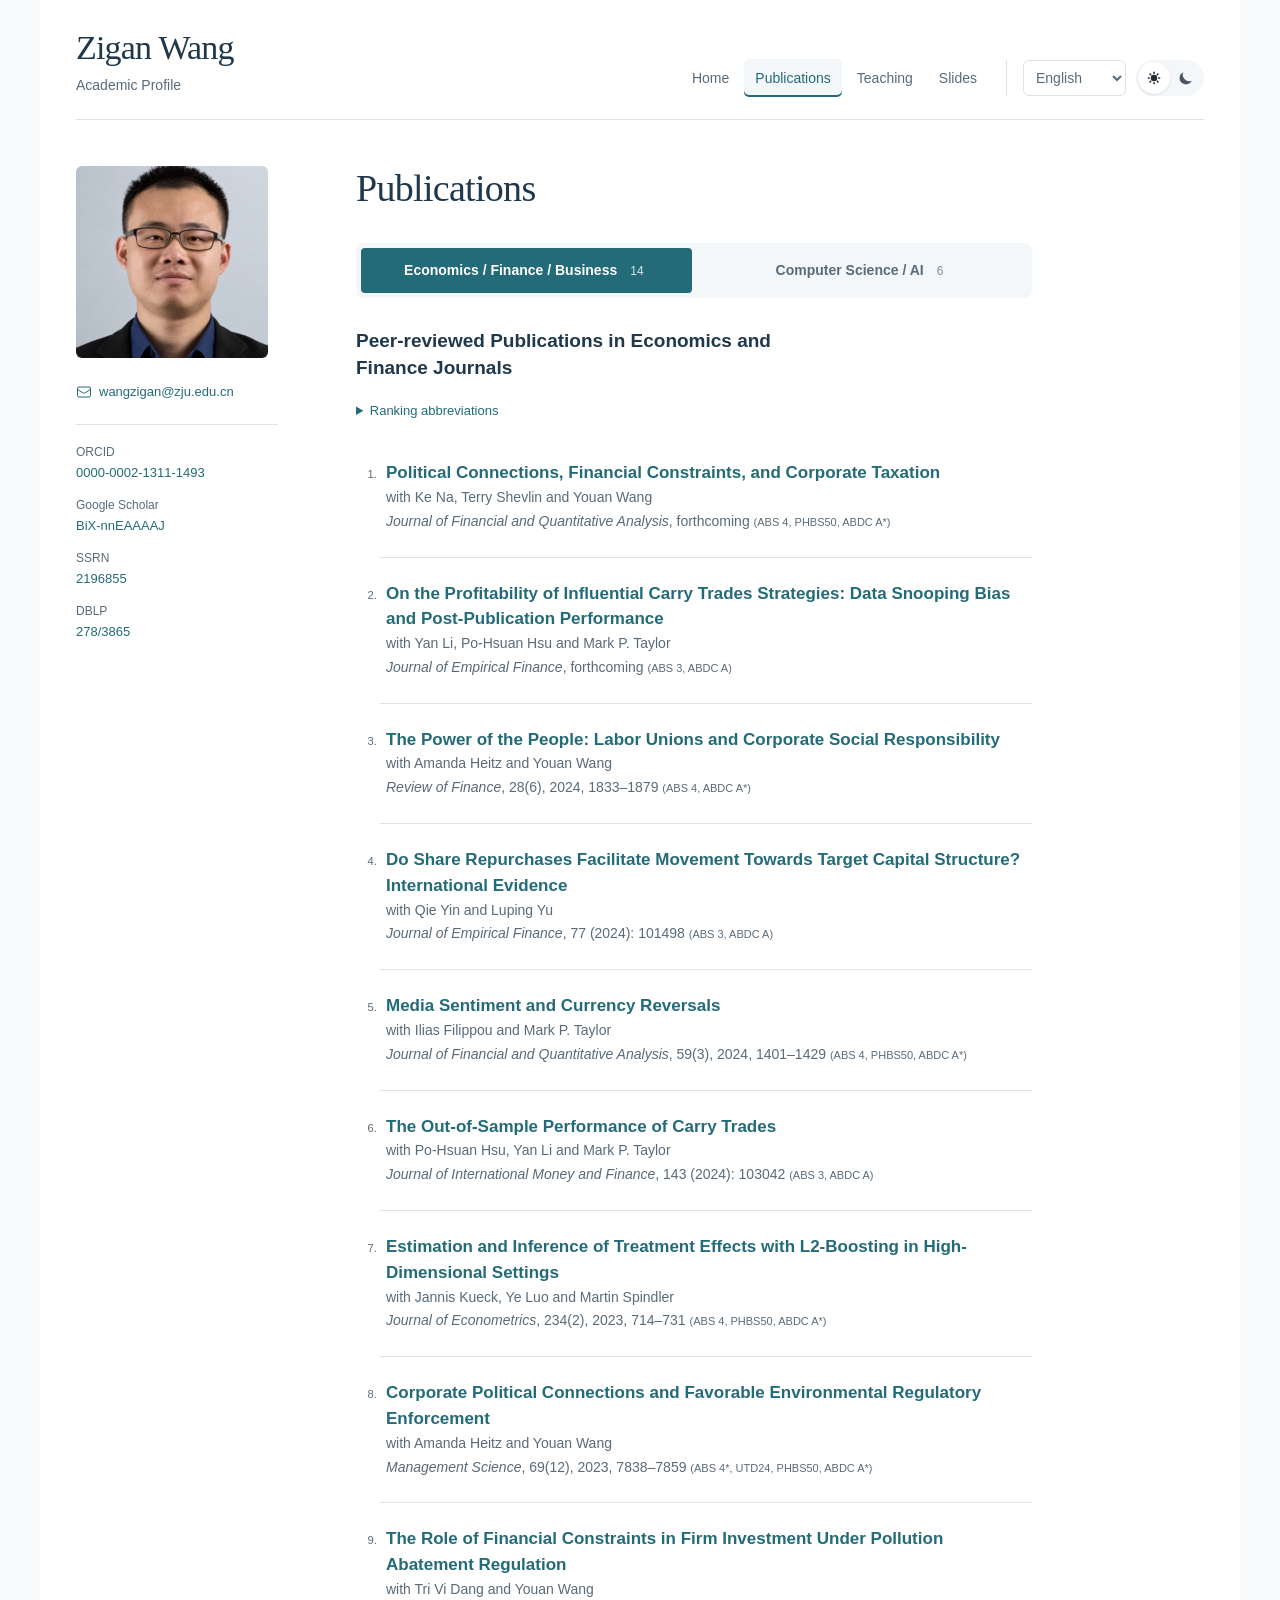
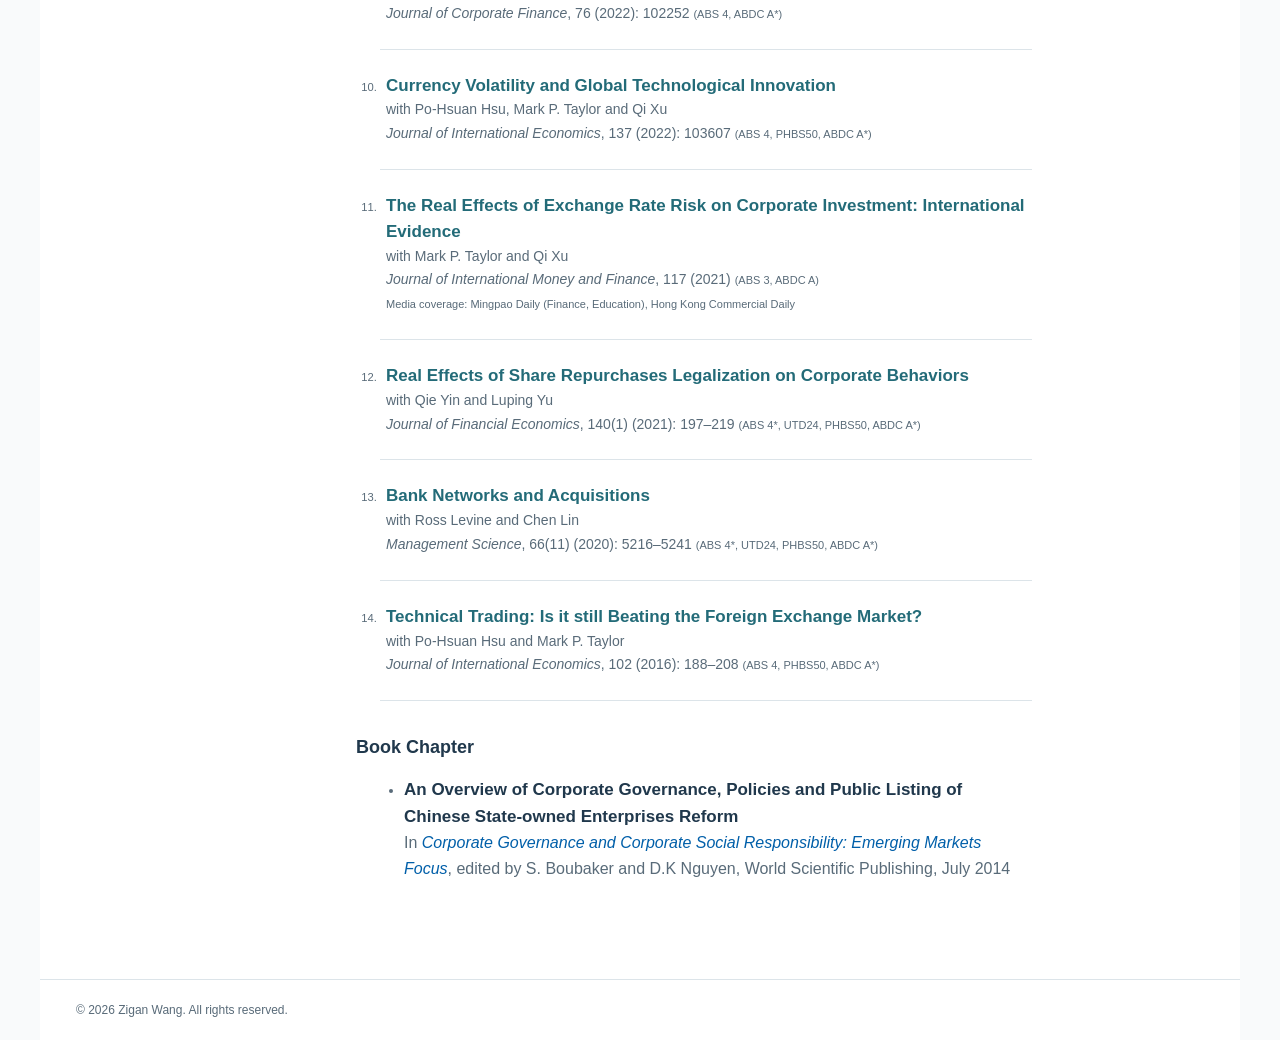
==== commit f1035301: "Hide Zhejiang appointment for Australian visitors and neutralize shared profile metadata" ====
--- a/pub.html
+++ b/pub.html
@@ -86,7 +86,7 @@
   </script>
 
   <link rel="stylesheet" href="assets/styles.css?v=20260914c">
-    <link rel="stylesheet" href="assets/design.css?v=20260914c">
+    <link rel="stylesheet" href="assets/design.css?v=20260929a">
 </head>
 
 <body class="bg-gray-50 dark:bg-gray-900 text-gray-800 dark:text-gray-200 transition-colors duration-200 antialiased">
@@ -280,7 +280,7 @@
   </div>
 
   <div id="back-to-top"></div>
-  <script src="main.js?v=20260914c"></script>
+  <script src="main.js?v=20260929a"></script>
   <script>
     // Publications field switch: two buttons, deep-linkable via #econ / #cs
     (function () {
--- a/assets/design.css
+++ b/assets/design.css
@@ -1,3 +1,6 @@
+/* Keep regional content hidden during geolocation, including in print. */
+[data-region-profile][hidden], [data-region-fallback][hidden] { display: none !important; }
+
 /* Shared academic layout. Component selectors keep the utility sheet reusable. */
 :root {
   --page: #f3f6f8;
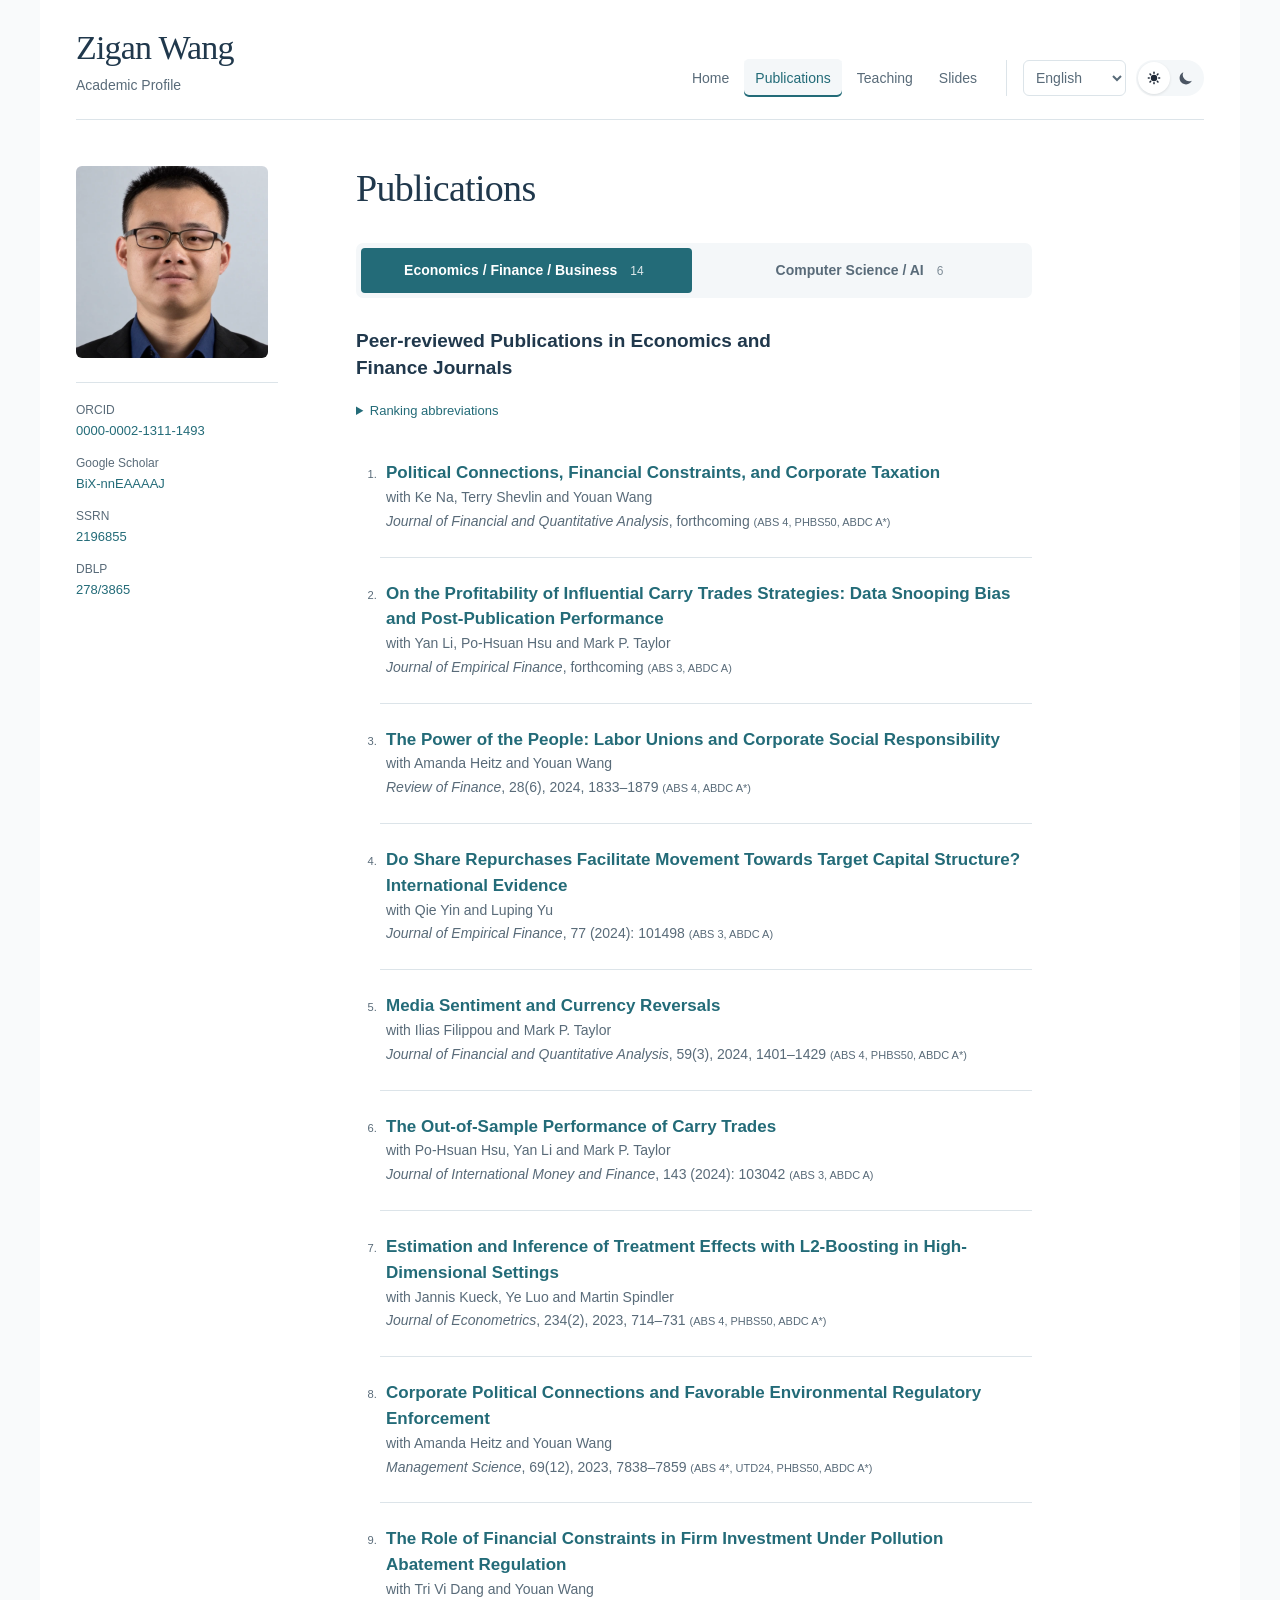
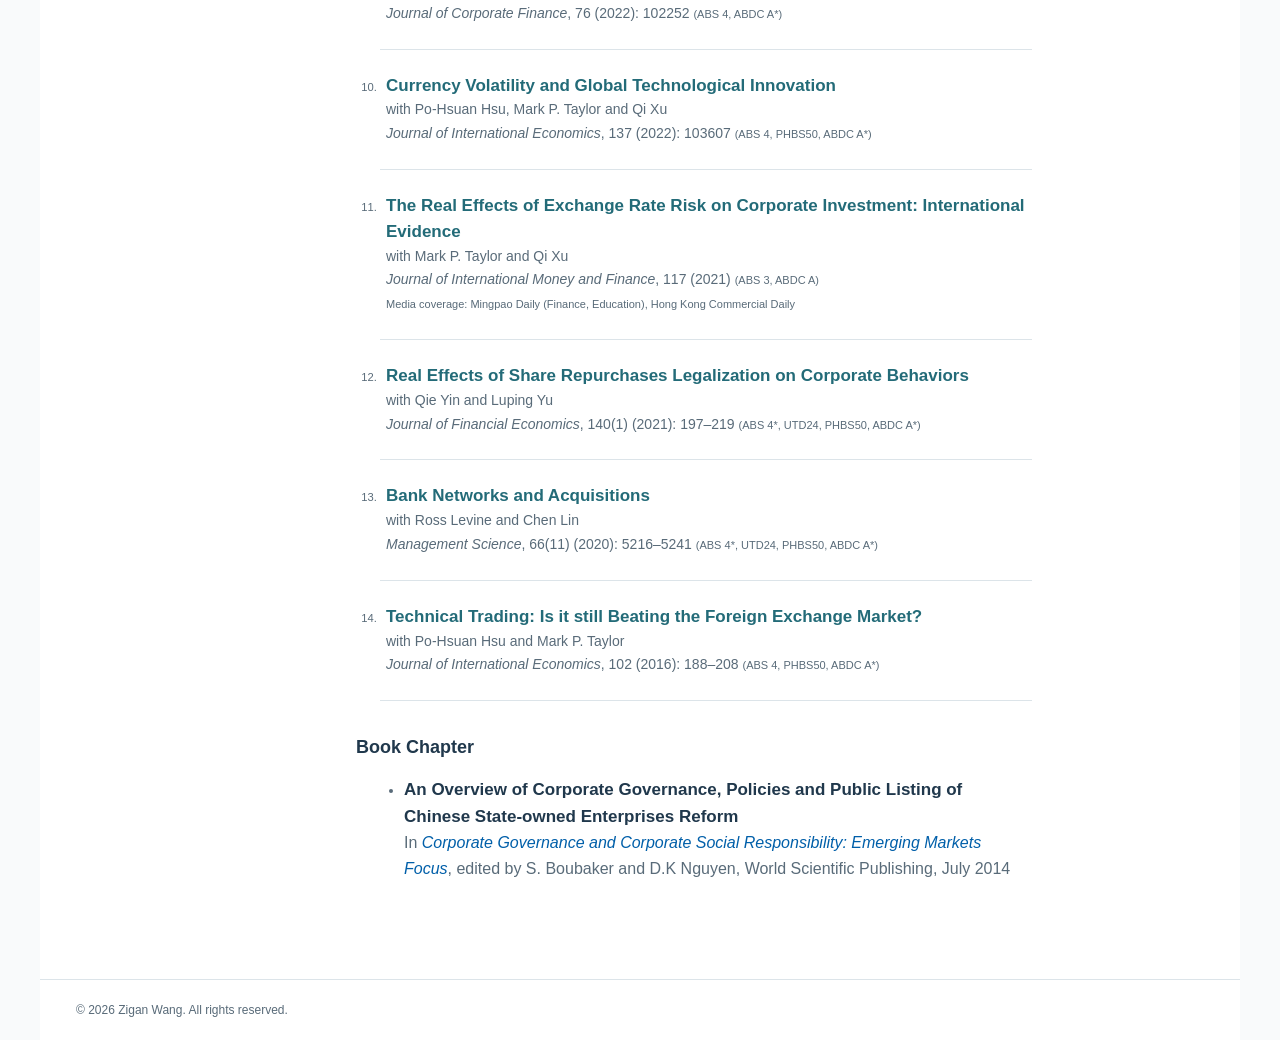
==== commit 68593edb: "Hide Zhejiang email in Australia and apply CN HK MO regional grouping" ====
--- a/pub.html
+++ b/pub.html
@@ -280,7 +280,7 @@
   </div>
 
   <div id="back-to-top"></div>
-  <script src="main.js?v=20260929a"></script>
+  <script src="main.js?v=20260929b"></script>
   <script>
     // Publications field switch: two buttons, deep-linkable via #econ / #cs
     (function () {
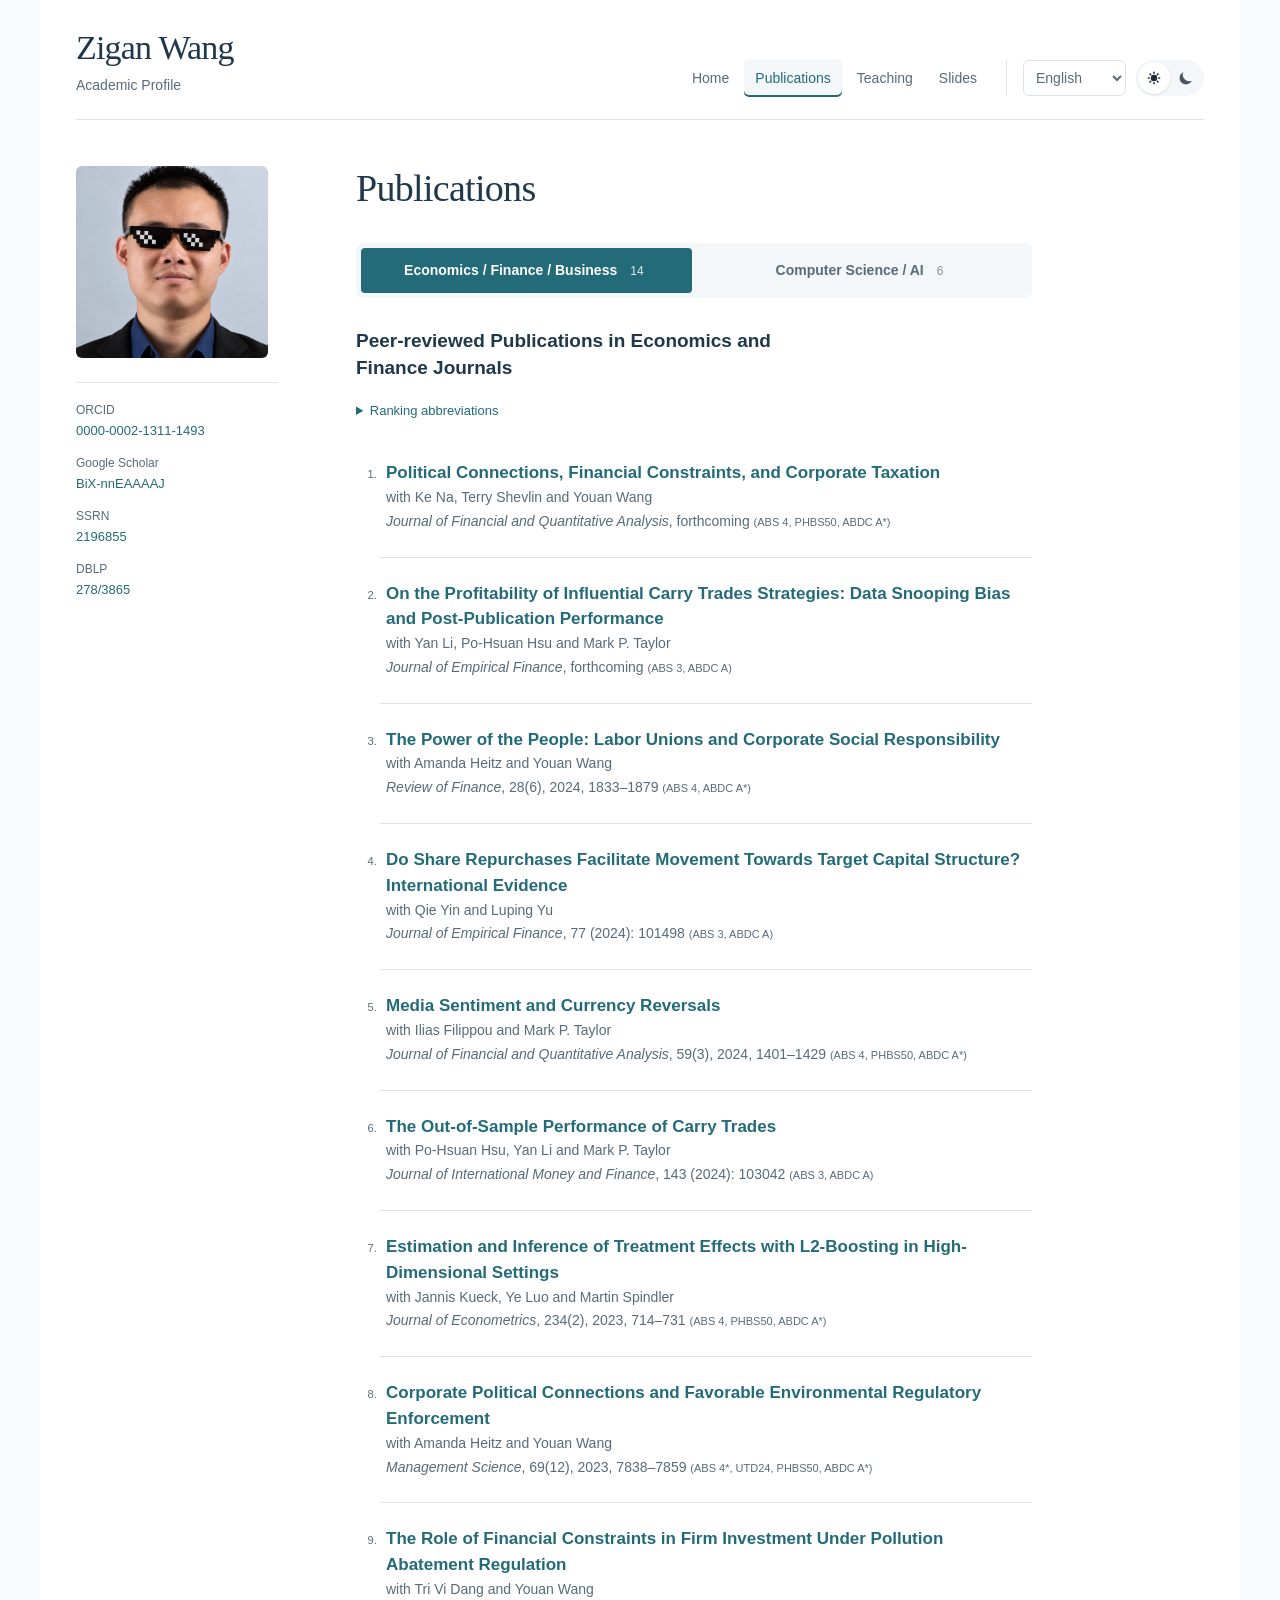
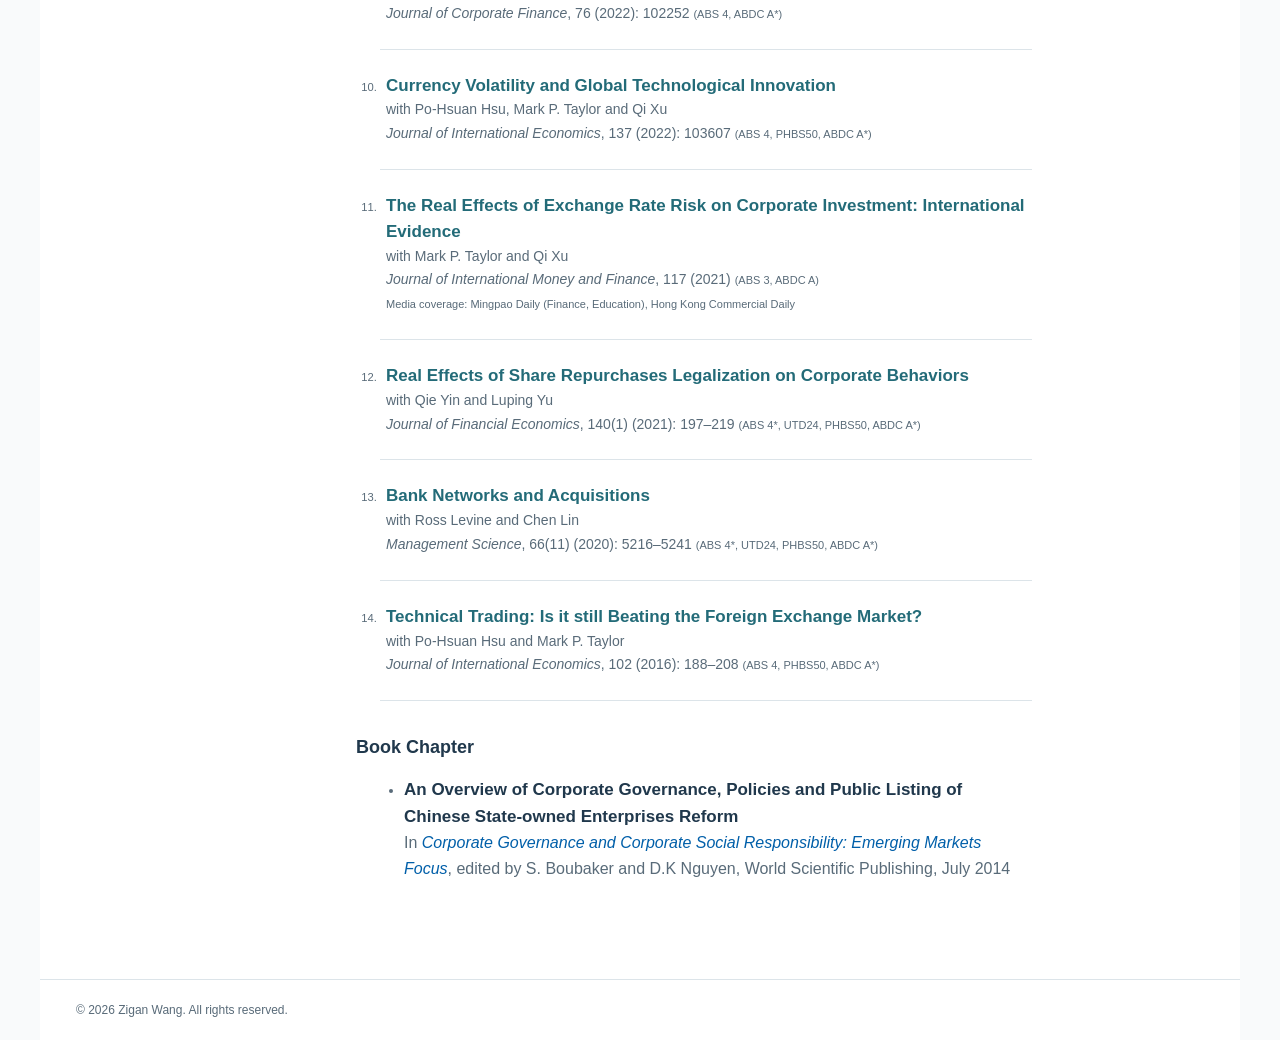
==== commit 9c20eb55: "Replace profile portrait and remove old alternate photos" ====
--- a/pub.html
+++ b/pub.html
@@ -22,14 +22,14 @@
   <meta property="og:url" content="https://wangzigan.com/pub.html" />
   <meta property="og:title" content="Publications - Zigan Wang | Academic Research" />
   <meta property="og:description" content="Academic publications in Economics, Finance, and Computer Science. Research on environmental economics, corporate finance, and machine learning applications." />
-  <meta property="og:image" content="https://wangzigan.com/assets/avatar-restored.webp" />
+  <meta property="og:image" content="https://wangzigan.com/assets/avatar-updated.webp" />
   <meta property="og:site_name" content="Zigan Wang Academic Homepage" />
 
   <meta property="twitter:card" content="summary" />
   <meta property="twitter:url" content="https://wangzigan.com/pub.html" />
   <meta property="twitter:title" content="Publications - Zigan Wang | Academic Research" />
   <meta property="twitter:description" content="Academic publications in Economics, Finance, and Computer Science by Zigan Wang." />
-  <meta property="twitter:image" content="https://wangzigan.com/assets/avatar-restored.webp" />
+  <meta property="twitter:image" content="https://wangzigan.com/assets/avatar-updated.webp" />
 
   <title>Publications - Zigan Wang | Economics &amp; Finance Research Papers</title>
 
@@ -280,7 +280,7 @@
   </div>
 
   <div id="back-to-top"></div>
-  <script src="main.js?v=20260929b"></script>
+  <script src="main.js?v=20261007-avatar"></script>
   <script>
     // Publications field switch: two buttons, deep-linkable via #econ / #cs
     (function () {
--- a/assets/design.css
+++ b/assets/design.css
@@ -46,7 +46,7 @@
 .site-shell .site-sidebar { width: auto; height: 100%; padding: 46px 26px 40px 36px; border: 0; background: var(--surface); }
 .sidebar-sticky { position: sticky; top: 28px; }
 .site-sidebar .avatar-image { width: 192px; height: 192px; margin: 0 0 24px; border-radius: 6px; box-shadow: none; transform: none; object-fit: cover; }
-.profile-photo { display: block; max-width: 192px; border-radius: 6px; cursor: pointer; }
+.profile-photo { display: block; max-width: 192px; border-radius: 6px; }
 .profile-photo .avatar-image { margin-bottom: 0; }
 .profile-photo { margin-bottom: 24px; }
 .contact-email { gap: 7px; font-size: 13px; line-height: 1.55; color: var(--accent); }
